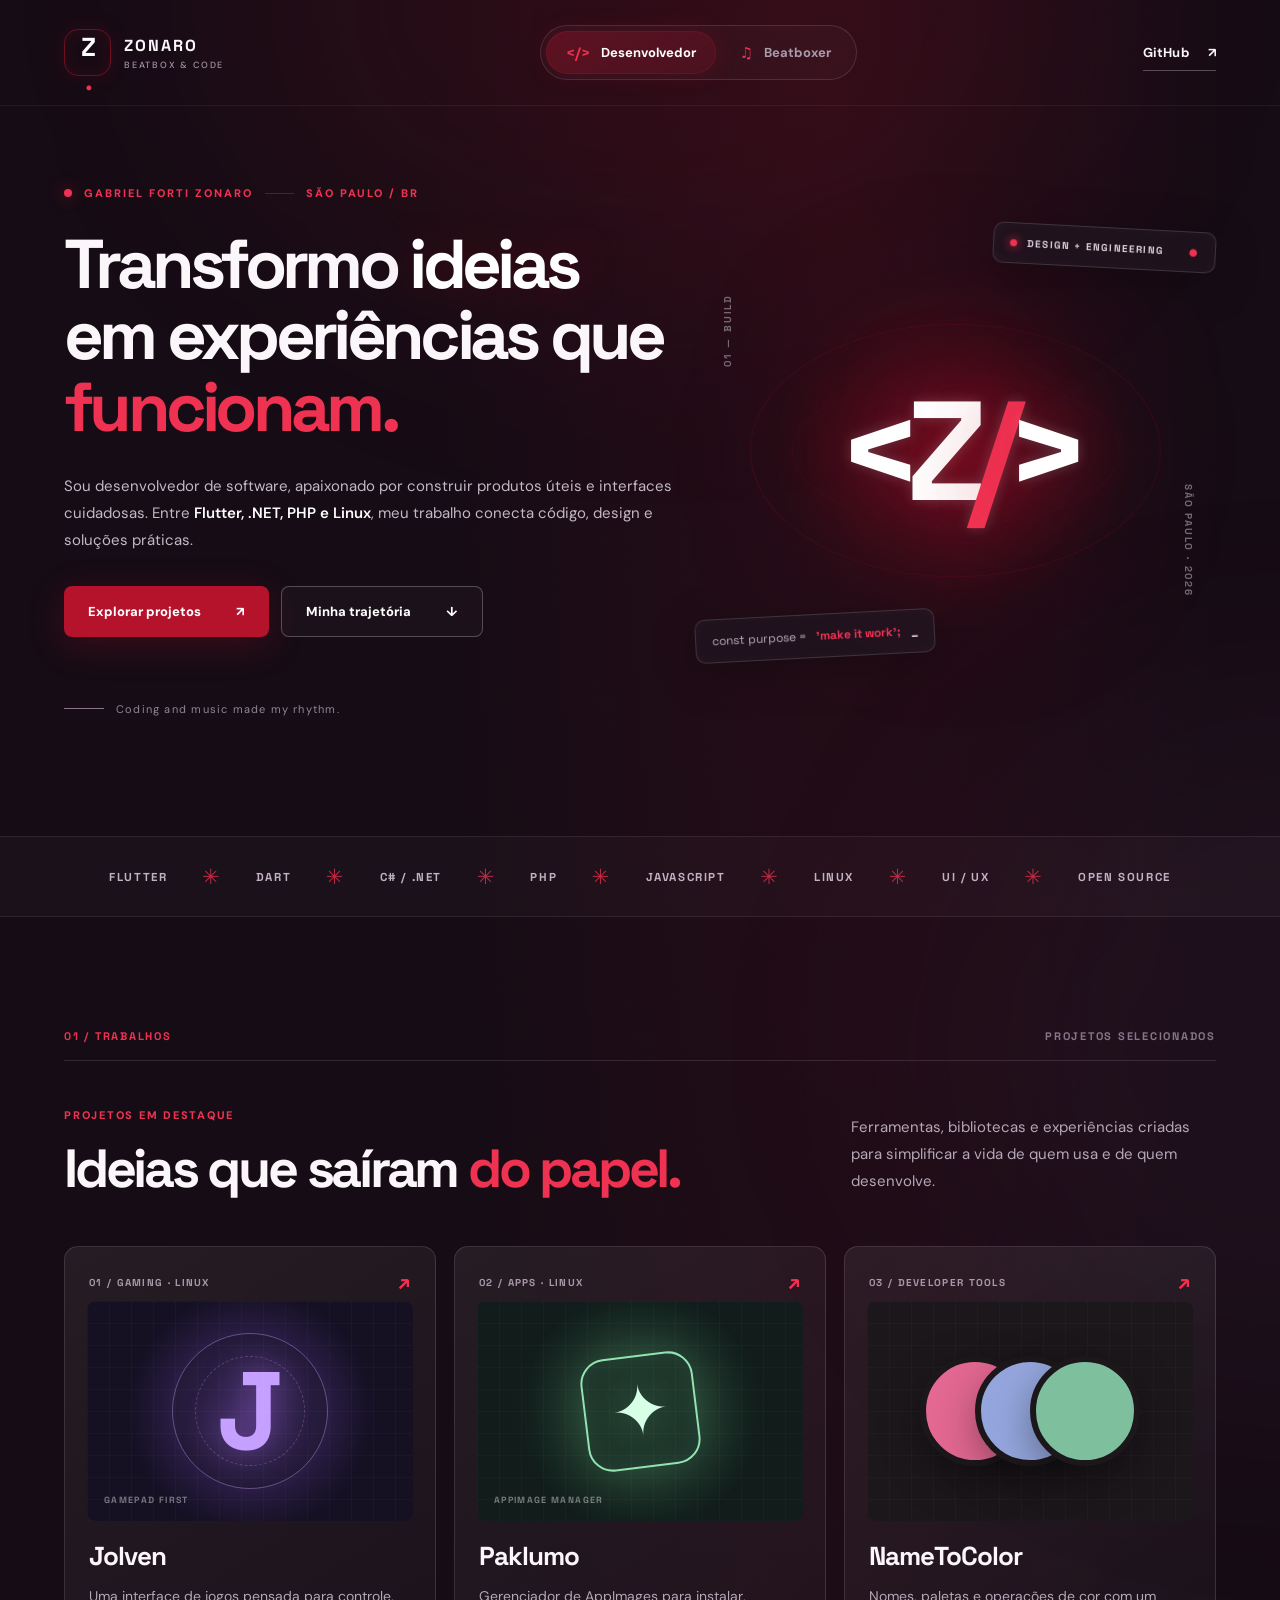
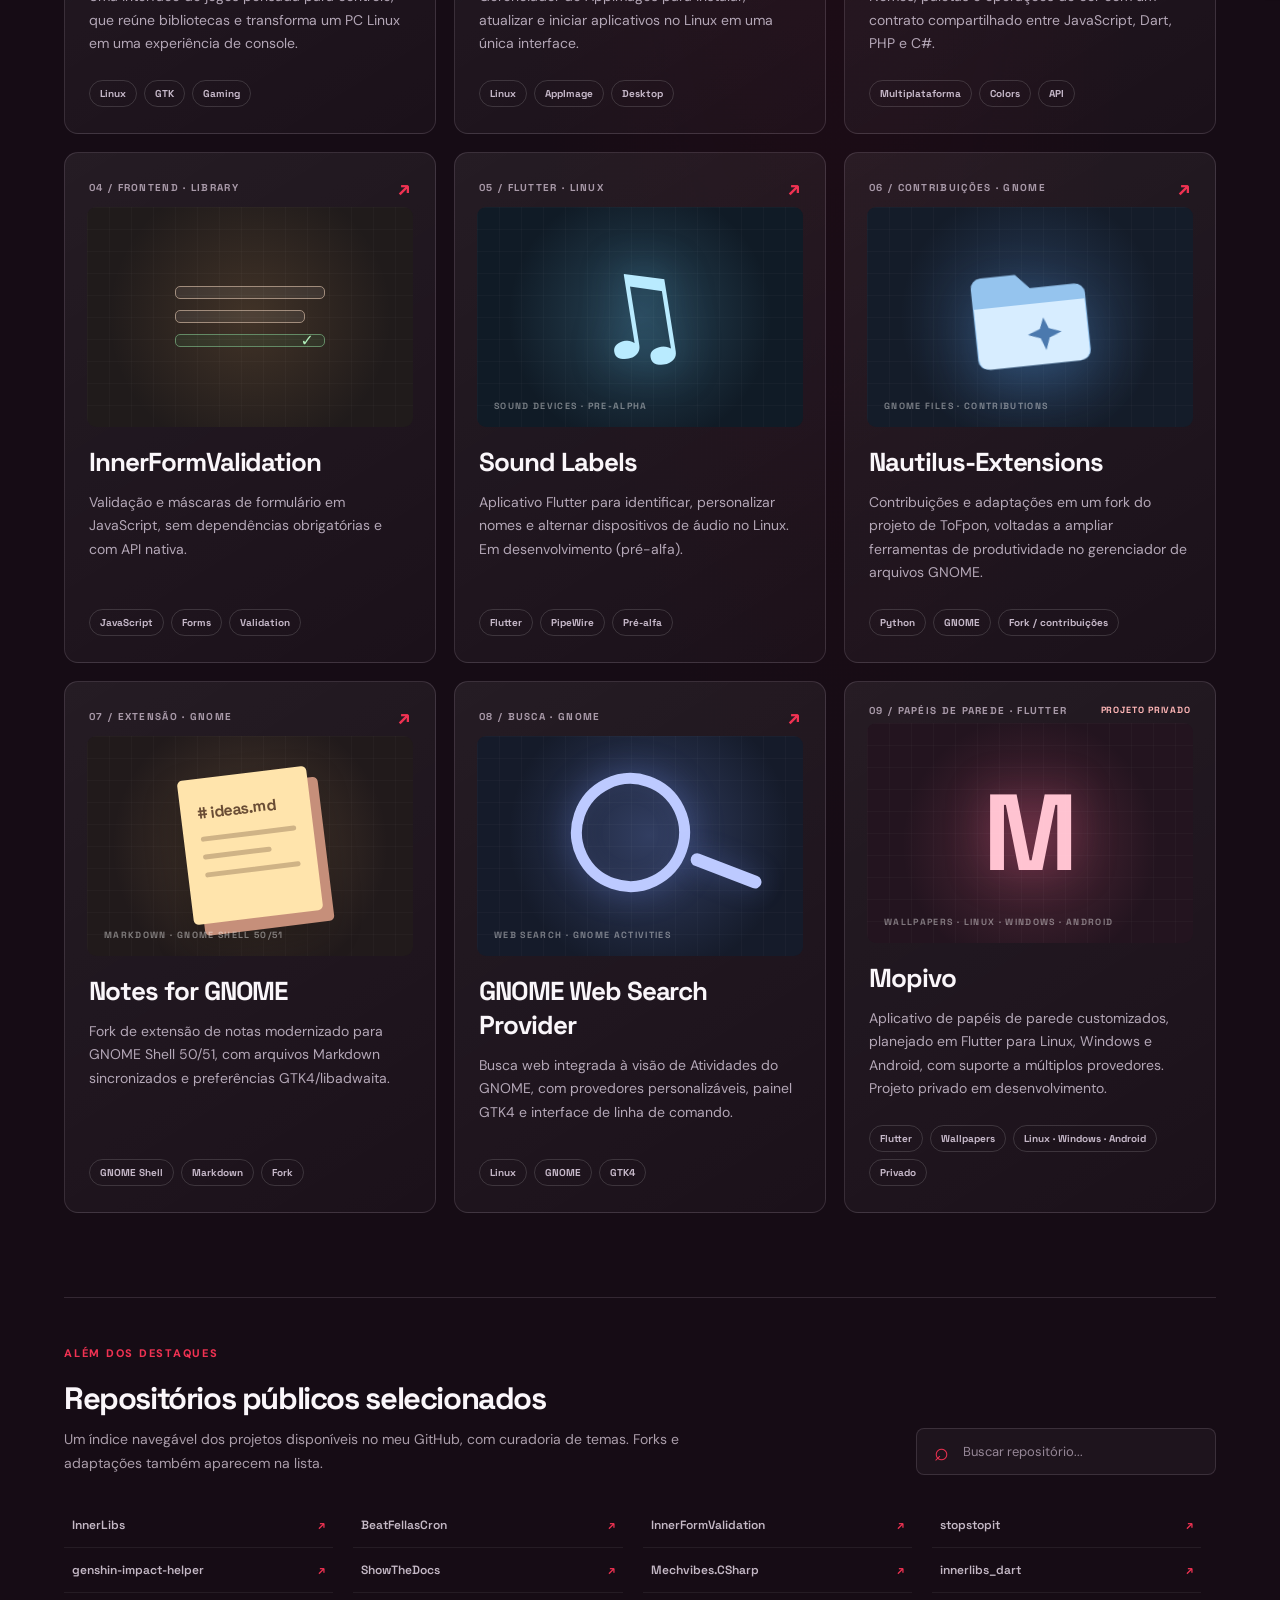
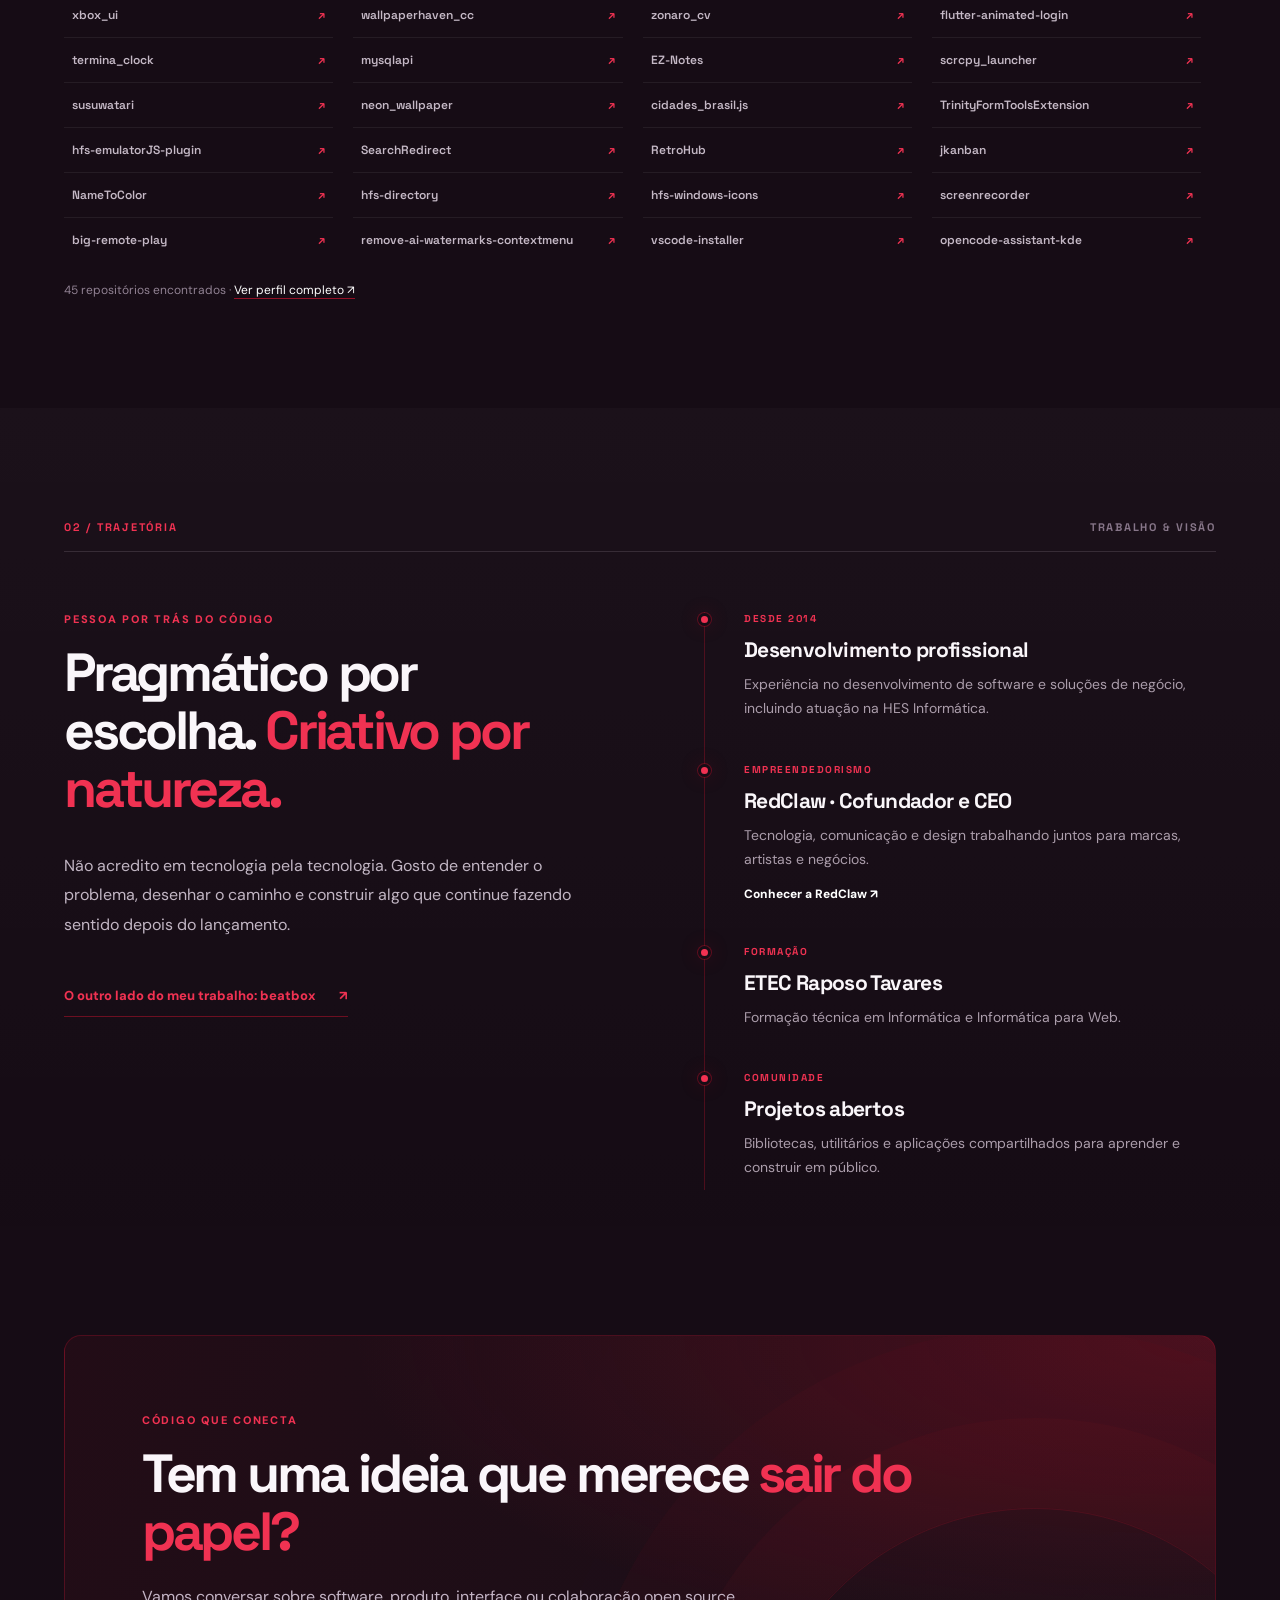
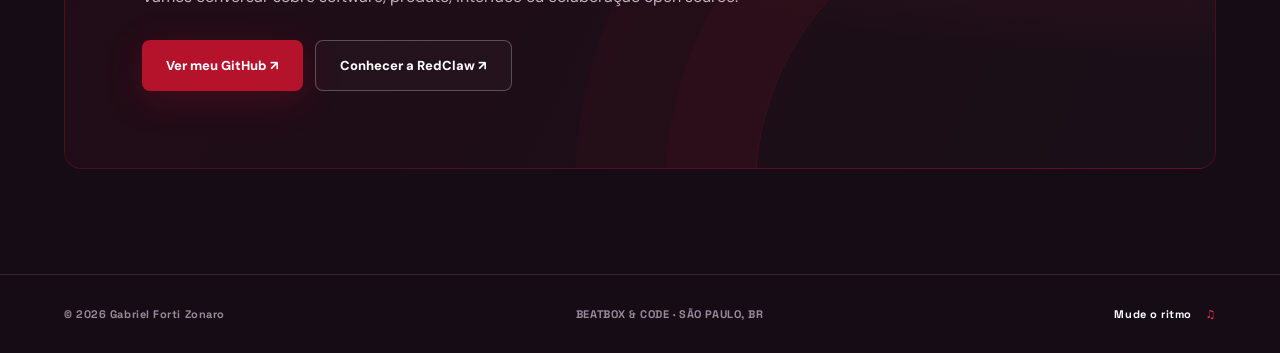
==== index.html @ eeef1786 "feat: publish Zonaro portfolio and beatbox site" ====
<!doctype html>
<html lang="pt-BR" data-persona="dev">
<head>
  <meta charset="utf-8">
  <meta name="viewport" content="width=device-width,initial-scale=1">
  <meta name="color-scheme" content="dark">
  <meta name="theme-color" content="#160c15">
  <meta name="description" content="Gabriel Forti Zonaro: desenvolvedor de software desde 2014, criador de projetos open source em Flutter, Dart, C#, .NET, PHP e Linux. CEO e cofundador da RedClaw.">
  <meta name="author" content="Gabriel Forti Zonaro">
  <meta name="robots" content="index,follow,max-image-preview:large">
  <meta property="og:type" content="profile">
  <meta property="og:locale" content="pt_BR">
  <meta property="og:site_name" content="Zonaro · Beatbox & Code">
  <meta property="og:title" content="Gabriel Forti Zonaro — Desenvolvedor & Criador">
  <meta property="og:description" content="Código, design e música no mesmo ritmo. Conheça os projetos de software de Zonaro e sua atuação na RedClaw.">
  <meta property="og:url" content="https://zonaro.github.io/">
  <meta property="og:image" content="https://avatars.githubusercontent.com/u/8564191?v=4">
  <meta name="twitter:card" content="summary">
  <link rel="canonical" href="https://zonaro.github.io/">
  <link rel="alternate" type="application/json" href="/profile.json" title="Perfil estruturado">
  <link rel="icon" type="image/svg+xml" href="/assets/favicon.svg">
  <link rel="preconnect" href="https://fonts.googleapis.com">
  <link rel="preconnect" href="https://fonts.gstatic.com" crossorigin>
  <link href="https://fonts.googleapis.com/css2?family=DM+Sans:wght@400;500;600;700;800&family=Space+Grotesk:wght@400;500;600;700&display=swap" rel="stylesheet">
  <link rel="stylesheet" href="/assets/styles.css">
  <script defer src="/assets/main.js"></script>
  <script type="application/ld+json">
  {
    "@context":"https://schema.org","@type":"Person","@id":"https://zonaro.github.io/#person",
    "name":"Gabriel Forti Zonaro","alternateName":["Zonaro","Kaizonaro"],
    "url":"https://zonaro.github.io/","image":"https://avatars.githubusercontent.com/u/8564191?v=4",
    "description":"Desenvolvedor de software brasileiro, CEO e cofundador da RedClaw, músico e beatboxer.",
    "homeLocation":{"@type":"Place","name":"São Paulo, SP, Brasil"},
    "jobTitle":["Desenvolvedor de software","CEO e cofundador da RedClaw","Beatboxer"],
    "knowsAbout":["Flutter","Dart","C#",".NET","PHP","JavaScript","Linux","Desenvolvimento web","Beatbox"],
    "worksFor":[{"@type":"Organization","name":"HES Informática"},{"@type":"Organization","name":"RedClaw","url":"https://redclaw.com.br/"}],
    "sameAs":["https://github.com/zonaro","https://redclaw.com.br/","https://instagram.com/kaizonaro","https://www.youtube.com/kaizonaro","https://soundcloud.com/kaizonaro","https://www.tiktok.com/@kaizonarobbx"]
  }
  </script>
  <title>Gabriel Forti Zonaro — Desenvolvedor | Beatbox & Code</title>
</head>
<body>
  <a class="skip-link" href="#conteudo">Pular para o conteúdo</a>
  <div class="ambient ambient-a" aria-hidden="true"></div>
  <div class="ambient ambient-b" aria-hidden="true"></div>
  <header class="site-header">
    <a class="brand" href="/" aria-label="Zonaro, página inicial"><span class="brand-mark">Z<span class="brand-dot">.</span></span><span class="brand-text">ZONARO<span class="brand-sub">BEATBOX & CODE</span></span></a>
    <nav class="persona-nav" aria-label="Escolha uma área do portfólio">
      <a class="persona-link active" href="/" aria-current="page"><span class="nav-icon" aria-hidden="true">&lt;/&gt;</span> Desenvolvedor</a>
      <a class="persona-link" href="/beatbox/"><span class="nav-icon" aria-hidden="true">♫</span> Beatboxer</a>
    </nav>
    <a class="header-cta" href="https://github.com/zonaro" target="_blank" rel="noopener noreferrer">GitHub <span aria-hidden="true">↗</span></a>
  </header>

  <main id="conteudo">
    <section class="hero section-shell">
      <div class="hero-copy">
        <p class="eyebrow"><span class="live-dot"></span> GABRIEL FORTI ZONARO <span class="eyebrow-line"></span> SÃO PAULO / BR</p>
        <h1>Transformo <span class="headline-accent">ideias</span> em experiências que <em>funcionam.</em></h1>
        <p class="hero-description">Sou desenvolvedor de software, apaixonado por construir produtos úteis e interfaces cuidadosas. Entre <strong>Flutter, .NET, PHP e Linux</strong>, meu trabalho conecta código, design e soluções práticas.</p>
        <div class="hero-actions">
          <a class="button button-primary" href="#destaques">Explorar projetos <span aria-hidden="true">↗</span></a>
          <a class="button button-ghost" href="#sobre">Minha trajetória <span aria-hidden="true">↓</span></a>
        </div>
        <div class="hero-caption"><span class="caption-rule"></span> Coding and music made my rhythm.</div>
      </div>
      <div class="hero-visual" aria-label="Composição gráfica com código e luz vermelha" role="img">
        <div class="halo halo-one"></div><div class="halo halo-two"></div>
        <div class="orbit orbit-one"></div><div class="orbit orbit-two"></div>
        <div class="visual-glyph">&lt;Z<span>/</span>&gt;</div>
        <div class="visual-panel top-panel"><span class="panel-dot"></span> DESIGN + ENGINEERING <span class="panel-check">●</span></div>
        <div class="visual-panel bottom-panel"><span>const purpose =</span><strong> 'make it work';</strong><span class="cursor">_</span></div>
        <span class="visual-coord coord-left">01 — BUILD</span><span class="visual-coord coord-right">SÃO PAULO · 2026</span>
      </div>
    </section>

    <section class="ticker" aria-label="Especialidades"><div class="ticker-track"><span>FLUTTER</span><i>✳</i><span>DART</span><i>✳</i><span>C# / .NET</span><i>✳</i><span>PHP</span><i>✳</i><span>JAVASCRIPT</span><i>✳</i><span>LINUX</span><i>✳</i><span>UI / UX</span><i>✳</i><span>OPEN SOURCE</span></div></section>

    <section id="destaques" class="section-shell showcase">
      <div class="section-topline"><span class="section-number">01 / TRABALHOS</span><span class="section-side">PROJETOS SELECIONADOS</span></div>
      <div class="section-heading-row"><div><p class="section-kicker">PROJETOS EM DESTAQUE</p><h2>Ideias que saíram <em>do papel.</em></h2></div><p>Ferramentas, bibliotecas e experiências criadas para simplificar a vida de quem usa e de quem desenvolve.</p></div>
      <div class="project-grid">
        <a class="project-card" data-curation="secondary" href="https://github.com/zonaro/jolven" target="_blank" rel="noopener noreferrer">
          <div class="card-meta"><span>01 / GAMING · LINUX</span><span class="card-arrow">↗</span></div>
          <div class="card-art card-art-jolven" aria-hidden="true"><span class="art-ring"></span><span class="art-symbol">J</span><span class="art-small">GAMEPAD FIRST</span></div>
          <div class="card-content"><h3>Jolven</h3><p>Uma interface de jogos pensada para controle, que reúne bibliotecas e transforma um PC Linux em uma experiência de console.</p><div class="chips"><span>Linux</span><span>GTK</span><span>Gaming</span></div></div>
        </a>
        <a class="project-card" data-curation="secondary" href="https://github.com/zonaro/Paklumo" target="_blank" rel="noopener noreferrer">
          <div class="card-meta"><span>02 / APPS · LINUX</span><span class="card-arrow">↗</span></div>
          <div class="card-art card-art-paklumo" aria-hidden="true"><span class="app-box">✦</span><span class="art-small">APPIMAGE MANAGER</span></div>
          <div class="card-content"><h3>Paklumo</h3><p>Gerenciador de AppImages para instalar, atualizar e iniciar aplicativos no Linux em uma única interface.</p><div class="chips"><span>Linux</span><span>AppImage</span><span>Desktop</span></div></div>
        </a>
        <a class="project-card" data-curation="secondary" href="https://github.com/zonaro/NameToColor" target="_blank" rel="noopener noreferrer">
          <div class="card-meta"><span>03 / DEVELOPER TOOLS</span><span class="card-arrow">↗</span></div>
          <div class="card-art card-art-colors" aria-hidden="true"><span class="color-disc color-one"></span><span class="color-disc color-two"></span><span class="color-disc color-three"></span></div>
          <div class="card-content"><h3>NameToColor</h3><p>Nomes, paletas e operações de cor com um contrato compartilhado entre JavaScript, Dart, PHP e C#.</p><div class="chips"><span>Multiplataforma</span><span>Colors</span><span>API</span></div></div>
        </a>
        <a class="project-card" data-curation="secondary" href="https://github.com/zonaro/InnerFormValidation" target="_blank" rel="noopener noreferrer">
          <div class="card-meta"><span>04 / FRONTEND · LIBRARY</span><span class="card-arrow">↗</span></div>
          <div class="card-art card-art-form" aria-hidden="true"><div class="form-line"></div><div class="form-line form-line-short"></div><div class="form-line form-line-check">✓</div></div>
          <div class="card-content"><h3>InnerFormValidation</h3><p>Validação e máscaras de formulário em JavaScript, sem dependências obrigatórias e com API nativa.</p><div class="chips"><span>JavaScript</span><span>Forms</span><span>Validation</span></div></div>
        </a>
        <a class="project-card" data-curation="secondary" href="https://github.com/zonaro/sound-labels" target="_blank" rel="noopener noreferrer">
          <div class="card-meta"><span>05 / FLUTTER · LINUX</span><span class="card-arrow">↗</span></div>
          <div class="card-art card-art-audio" aria-hidden="true"><span class="audio-wave">♫</span><span class="art-small">SOUND DEVICES · PRE-ALPHA</span></div>
          <div class="card-content"><h3>Sound Labels</h3><p>Aplicativo Flutter para identificar, personalizar nomes e alternar dispositivos de áudio no Linux. Em desenvolvimento (pré-alfa).</p><div class="chips"><span>Flutter</span><span>PipeWire</span><span>Pré-alfa</span></div></div>
        </a>
        <a class="project-card" data-curation="secondary" href="https://github.com/zonaro/Nautilus-Extensions" target="_blank" rel="noopener noreferrer">
          <div class="card-meta"><span>06 / CONTRIBUIÇÕES · GNOME</span><span class="card-arrow">↗</span></div>
          <div class="card-art card-art-nautilus" aria-hidden="true"><svg class="nautilus-folder" viewBox="0 0 128 128"><path d="M14 35a9 9 0 0 1 9-9h31l12 13h39a9 9 0 0 1 9 9v50a9 9 0 0 1-9 9H23a9 9 0 0 1-9-9Z" fill="#95c4ee"/><path d="M15 53h98v45a9 9 0 0 1-9 9H24a9 9 0 0 1-9-9Z" fill="#d7edff"/><path d="m75 66 4 10 11 4-11 4-4 11-4-11-11-4 11-4Z" fill="#4b79ae"/></svg><span class="art-small">GNOME FILES · CONTRIBUTIONS</span></div>
          <div class="card-content"><h3>Nautilus-Extensions</h3><p>Contribuições e adaptações em um fork do projeto de ToFpon, voltadas a ampliar ferramentas de produtividade no gerenciador de arquivos GNOME.</p><div class="chips"><span>Python</span><span>GNOME</span><span>Fork / contribuições</span></div></div>
        </a>
        <a class="project-card" data-curation="secondary" href="https://github.com/zonaro/notes-extension-gnome" target="_blank" rel="noopener noreferrer">
          <div class="card-meta"><span>07 / EXTENSÃO · GNOME</span><span class="card-arrow">↗</span></div>
          <div class="card-art card-art-notes" aria-hidden="true"><div class="note-sheet"><span># ideas.md</span><i></i><i></i><i></i></div><span class="art-small">MARKDOWN · GNOME SHELL 50/51</span></div>
          <div class="card-content"><h3>Notes for GNOME</h3><p>Fork de extensão de notas modernizado para GNOME Shell 50/51, com arquivos Markdown sincronizados e preferências GTK4/libadwaita.</p><div class="chips"><span>GNOME Shell</span><span>Markdown</span><span>Fork</span></div></div>
        </a>
        <a class="project-card" data-curation="secondary" href="https://github.com/zonaro/gnome-web-search-provider" target="_blank" rel="noopener noreferrer">
          <div class="card-meta"><span>08 / BUSCA · GNOME</span><span class="card-arrow">↗</span></div>
          <div class="card-art card-art-search" aria-hidden="true"><span class="search-lens"></span><span class="art-small">WEB SEARCH · GNOME ACTIVITIES</span></div>
          <div class="card-content"><h3>GNOME Web Search Provider</h3><p>Busca web integrada à visão de Atividades do GNOME, com provedores personalizáveis, painel GTK4 e interface de linha de comando.</p><div class="chips"><span>Linux</span><span>GNOME</span><span>GTK4</span></div></div>
        </a>
        <article class="project-card project-card-private" data-curation="secondary">
          <div class="card-meta"><span>09 / PAPÉIS DE PAREDE · FLUTTER</span><span class="private-label">PROJETO PRIVADO</span></div>
          <div class="card-art card-art-mopivo" aria-hidden="true"><span class="mopivo-letter">M</span><span class="art-small">WALLPAPERS · LINUX · WINDOWS · ANDROID</span></div>
          <div class="card-content"><h3>Mopivo</h3><p>Aplicativo de papéis de parede customizados, planejado em Flutter para Linux, Windows e Android, com suporte a múltiplos provedores. Projeto privado em desenvolvimento.</p><div class="chips"><span>Flutter</span><span>Wallpapers</span><span>Linux · Windows · Android</span><span>Privado</span></div></div>
        </article>
      </div>
      <div class="catalog">
        <div class="catalog-heading"><div><p class="section-kicker">ALÉM DOS DESTAQUES</p><h3>Repositórios públicos selecionados</h3><p>Um índice navegável dos projetos disponíveis no meu GitHub, com curadoria de temas. Forks e adaptações também aparecem na lista.</p></div><label class="search-wrap"><span class="sr-only">Buscar repositório</span><span aria-hidden="true">⌕</span><input id="repo-search" type="search" placeholder="Buscar repositório..." autocomplete="off"></label></div>
        <ul class="repo-list" id="repo-list">
          <li><a href="https://github.com/zonaro/InnerLibs">InnerLibs <span>↗</span></a></li>
          <li><a href="https://github.com/zonaro/BeatFellasCron">BeatFellasCron <span>↗</span></a></li>
          <li><a href="https://github.com/zonaro/InnerFormValidation">InnerFormValidation <span>↗</span></a></li>
          <li><a href="https://github.com/zonaro/stopstopit">stopstopit <span>↗</span></a></li>
          <li><a href="https://github.com/zonaro/genshin-impact-helper">genshin-impact-helper <span>↗</span></a></li>
          <li><a href="https://github.com/zonaro/ShowTheDocs">ShowTheDocs <span>↗</span></a></li>
          <li><a href="https://github.com/zonaro/Mechvibes.CSharp">Mechvibes.CSharp <span>↗</span></a></li>
          <li><a href="https://github.com/zonaro/innerlibs_dart">innerlibs_dart <span>↗</span></a></li>
          <li><a href="https://github.com/zonaro/xbox_ui">xbox_ui <span>↗</span></a></li>
          <li><a href="https://github.com/zonaro/wallpaperhaven_cc">wallpaperhaven_cc <span>↗</span></a></li>
          <li><a href="https://github.com/zonaro/zonaro_cv">zonaro_cv <span>↗</span></a></li>
          <li><a href="https://github.com/zonaro/flutter-animated-login">flutter-animated-login <span>↗</span></a></li>
          <li><a href="https://github.com/zonaro/termina_clock">termina_clock <span>↗</span></a></li>
          <li><a href="https://github.com/zonaro/mysqlapi">mysqlapi <span>↗</span></a></li>
          <li><a href="https://github.com/zonaro/EZ-Notes">EZ-Notes <span>↗</span></a></li>
          <li><a href="https://github.com/zonaro/scrcpy_launcher">scrcpy_launcher <span>↗</span></a></li>
          <li><a href="https://github.com/zonaro/susuwatari">susuwatari <span>↗</span></a></li>
          <li><a href="https://github.com/zonaro/neon_wallpaper">neon_wallpaper <span>↗</span></a></li>
          <li><a href="https://github.com/zonaro/cidades_brasil.js">cidades_brasil.js <span>↗</span></a></li>
          <li><a href="https://github.com/zonaro/TrinityFormToolsExtension">TrinityFormToolsExtension <span>↗</span></a></li>
          <li><a href="https://github.com/zonaro/hfs-emulatorJS-plugin">hfs-emulatorJS-plugin <span>↗</span></a></li>
          <li><a href="https://github.com/zonaro/SearchRedirect">SearchRedirect <span>↗</span></a></li>
          <li><a href="https://github.com/zonaro/RetroHub">RetroHub <span>↗</span></a></li>
          <li><a href="https://github.com/zonaro/jkanban">jkanban <span>↗</span></a></li>
          <li><a href="https://github.com/zonaro/NameToColor">NameToColor <span>↗</span></a></li>
          <li><a href="https://github.com/zonaro/hfs-directory">hfs-directory <span>↗</span></a></li>
          <li><a href="https://github.com/zonaro/hfs-windows-icons">hfs-windows-icons <span>↗</span></a></li>
          <li><a href="https://github.com/zonaro/screenrecorder">screenrecorder <span>↗</span></a></li>
          <li><a href="https://github.com/zonaro/big-remote-play">big-remote-play <span>↗</span></a></li>
          <li><a href="https://github.com/zonaro/remove-ai-watermarks-contextmenu">remove-ai-watermarks-contextmenu <span>↗</span></a></li>
          <li><a href="https://github.com/zonaro/vscode-installer">vscode-installer <span>↗</span></a></li>
          <li><a href="https://github.com/zonaro/opencode-assistant-kde">opencode-assistant-kde <span>↗</span></a></li>
          <li><a href="https://github.com/zonaro/TwinTailLauncher-br-lang">TwinTailLauncher-br-lang <span>↗</span></a></li>
          <li><a href="https://github.com/zonaro/scrcpy-installer">scrcpy-installer <span>↗</span></a></li>
          <li><a href="https://github.com/zonaro/SwtFrontend">SwtFrontend <span>↗</span></a></li>
          <li><a href="https://github.com/zonaro/gnome-web-search-provider">gnome-web-search-provider <span>↗</span></a></li>
          <li><a href="https://github.com/zonaro/Nautilus-Extensions">Nautilus-Extensions <span>↗</span></a></li>
          <li><a href="https://github.com/zonaro/jolven">jolven <span>↗</span></a></li>
          <li><a href="https://github.com/zonaro/linuxtoys">linuxtoys <span>↗</span></a></li>
          <li><a href="https://github.com/zonaro/sound-labels">sound-labels <span>↗</span></a></li>
          <li><a href="https://github.com/zonaro/Paklumo">Paklumo <span>↗</span></a></li>
          <li><a href="https://github.com/zonaro/notes-extension-gnome">notes-extension-gnome <span>↗</span></a></li>
          <li><a href="https://github.com/zonaro/DekUI-Fork">DekUI-Fork <span>↗</span></a></li>
          <li><a href="https://github.com/zonaro/opencode-claudinio">opencode-claudinio <span>↗</span></a></li>
          <li><a href="https://github.com/zonaro/opencode-codex-wait">opencode-codex-wait <span>↗</span></a></li>
        </ul>
        <p class="catalog-count" aria-live="polite"><span id="repo-count">45</span> repositórios encontrados · <a href="https://github.com/zonaro?tab=repositories" target="_blank" rel="noopener noreferrer">Ver perfil completo ↗</a></p>
      </div>
    </section>

    <section id="sobre" class="section-shell about-section">
      <div class="section-topline"><span class="section-number">02 / TRAJETÓRIA</span><span class="section-side">TRABALHO & VISÃO</span></div>
      <div class="about-layout">
        <div><p class="section-kicker">PESSOA POR TRÁS DO CÓDIGO</p><h2>Pragmático por escolha. <em>Criativo por natureza.</em></h2><p class="about-lead">Não acredito em tecnologia pela tecnologia. Gosto de entender o problema, desenhar o caminho e construir algo que continue fazendo sentido depois do lançamento.</p><a class="text-link" href="/beatbox/">O outro lado do meu trabalho: beatbox <span aria-hidden="true">↗</span></a></div>
        <div class="timeline">
          <article><span class="timeline-marker"></span><p class="timeline-date">DESDE 2014</p><h3>Desenvolvimento profissional</h3><p>Experiência no desenvolvimento de software e soluções de negócio, incluindo atuação na HES Informática.</p></article>
          <article><span class="timeline-marker"></span><p class="timeline-date">EMPREENDEDORISMO</p><h3>RedClaw · Cofundador e CEO</h3><p>Tecnologia, comunicação e design trabalhando juntos para marcas, artistas e negócios.</p><a href="https://redclaw.com.br/" target="_blank" rel="noopener noreferrer">Conhecer a RedClaw ↗</a></article>
          <article><span class="timeline-marker"></span><p class="timeline-date">FORMAÇÃO</p><h3>ETEC Raposo Tavares</h3><p>Formação técnica em Informática e Informática para Web.</p></article>
          <article><span class="timeline-marker"></span><p class="timeline-date">COMUNIDADE</p><h3>Projetos abertos</h3><p>Bibliotecas, utilitários e aplicações compartilhados para aprender e construir em público.</p></article>
        </div>
      </div>
    </section>

    <section class="section-shell closing-section"><div class="closing-panel"><p class="section-kicker">CÓDIGO QUE CONECTA</p><h2>Tem uma ideia que merece <em>sair do papel?</em></h2><p>Vamos conversar sobre software, produto, interface ou colaboração open source.</p><div class="hero-actions"><a class="button button-primary" href="https://github.com/zonaro" target="_blank" rel="noopener noreferrer">Ver meu GitHub ↗</a><a class="button button-ghost" href="https://redclaw.com.br/" target="_blank" rel="noopener noreferrer">Conhecer a RedClaw ↗</a></div></div></section>
  </main>
  <footer class="site-footer"><span>© <span data-year>2026</span> Gabriel Forti Zonaro</span><span>BEATBOX & CODE · SÃO PAULO, BR</span><a href="/beatbox/">Mude o ritmo <span aria-hidden="true">♫</span></a></footer>
</body>
</html>
---- assets/styles.css ----
:root {
  --bg:#160c15; --bg-2:#21101d; --surface:#241622; --surface-2:#2c1b2a;
  --ink:#faf6fa; --muted:#bcb0bd; --line:rgba(255,233,250,.13);
  --accent:#b5122b; --accent-bright:#f03252; --accent-rgb:181,18,43;
  --font-body:"DM Sans",Inter,ui-sans-serif,system-ui,sans-serif;
  --font-display:"Space Grotesk",var(--font-body);
  font-family:var(--font-body);color:var(--ink);background:var(--bg);
  scroll-behavior:smooth;
}
html[data-persona="music"] {
  --bg:#180e1b; --bg-2:#211328; --surface:#261a2b; --surface-2:#342038;
  --accent:#b47abd; --accent-bright:#e7a9eb; --accent-rgb:180,122,189;
}
*,*::before,*::after{box-sizing:border-box}
body{margin:0;min-width:320px;overflow-x:hidden;background:radial-gradient(ellipse at 65% 1%,rgba(var(--accent-rgb),.1),transparent 34%),var(--bg)}
a{color:inherit;text-decoration:none}
button,input{font:inherit}
button,a,input{ -webkit-tap-highlight-color:transparent}
button:focus-visible,a:focus-visible,input:focus-visible{outline:2px solid var(--accent-bright);outline-offset:5px}
::selection{background:var(--accent);color:#fff}
.sr-only{position:absolute;width:1px;height:1px;overflow:hidden;clip:rect(0,0,0,0);white-space:nowrap}
.skip-link{position:fixed;z-index:1000;top:-70px;left:12px;background:#fff;color:#111;padding:12px 18px;border-radius:8px}
.skip-link:focus{top:12px}
.ambient{position:absolute;pointer-events:none;border-radius:50%;filter:blur(115px);z-index:0}
.ambient-a{width:min(70vw,850px);height:560px;top:-270px;left:18%;background:rgba(var(--accent-rgb),.11)}
.ambient-b{width:min(60vw,700px);height:700px;top:700px;right:-28%;background:rgba(111,55,97,.09)}
.site-header{position:relative;z-index:20;display:flex;align-items:center;justify-content:space-between;gap:22px;max-width:1580px;margin:0 auto;padding:25px clamp(22px,5vw,80px);border-bottom:1px solid rgba(255,255,255,.06)}
.brand{display:flex;align-items:center;gap:13px;min-width:190px}
.brand-mark{display:grid;place-items:center;width:47px;height:47px;border:1px solid rgba(var(--accent-rgb),.56);border-radius:14px;box-shadow:inset 0 0 20px rgba(var(--accent-rgb),.13),0 0 22px rgba(var(--accent-rgb),.12);color:#fff;font-family:var(--font-display);font-weight:700;font-size:26px;letter-spacing:-.08em}
.brand-dot{color:var(--accent-bright)}
.brand-text{display:flex;flex-direction:column;font-family:var(--font-display);font-size:16px;font-weight:700;letter-spacing:.12em}
.brand-sub{margin-top:3px;font:500 9px var(--font-body);letter-spacing:.2em;color:#a495a8}
.persona-nav{display:flex;align-items:center;gap:4px;padding:5px;border:1px solid var(--line);border-radius:999px;background:rgba(255,255,255,.025)}
.persona-link{display:flex;align-items:center;justify-content:center;gap:11px;padding:12px 20px;border-radius:999px;color:#a99ba9;font-size:13px;font-weight:700;transition:color .35s,background .35s,box-shadow .35s}
.persona-link:hover{color:#fff}
.persona-link.active{background:linear-gradient(140deg,rgba(var(--accent-rgb),.35),rgba(var(--accent-rgb),.16));color:#fff;box-shadow:inset 0 0 0 1px rgba(var(--accent-rgb),.28),0 0 24px rgba(var(--accent-rgb),.16)}
.nav-icon{font:700 15px var(--font-display);color:var(--accent-bright)}
.header-cta{font-size:13px;font-weight:700;letter-spacing:.01em;border-bottom:1px solid rgba(255,255,255,.28);padding:9px 0;transition:color .3s,border-color .3s}
.header-cta:hover{color:var(--accent-bright);border-color:var(--accent)}
.header-cta span{margin-left:15px}
.section-shell{position:relative;max-width:1580px;margin:0 auto;padding-left:clamp(22px,5vw,80px);padding-right:clamp(22px,5vw,80px)}
.hero{min-height:730px;display:grid;grid-template-columns:minmax(0,1.08fr) minmax(0,.92fr);align-items:center;gap:20px;padding-top:60px;padding-bottom:100px}
.hero-copy{position:relative;z-index:2;max-width:830px}
.eyebrow{display:flex;align-items:center;gap:12px;color:var(--accent-bright);font-size:11px;font-weight:800;letter-spacing:.18em}
.live-dot{width:8px;height:8px;flex:0 0 auto;border-radius:50%;background:var(--accent-bright);box-shadow:0 0 15px rgba(var(--accent-rgb),.8)}
.eyebrow-line{display:inline-block;height:1px;width:29px;background:rgba(var(--accent-rgb),.6)}
h1,h2,h3,p{margin-top:0}
h1,h2,h3{font-family:var(--font-display)}
h1{font-size:clamp(56px,5.4vw,94px);line-height:1.03;letter-spacing:-.068em;max-width:900px;margin:29px 0 30px;font-weight:700}
h1 em,h2 em{font-style:normal;color:var(--accent-bright)}
.headline-accent{color:#fff;text-shadow:0 0 45px rgba(var(--accent-rgb),.24)}
.hero-description{max-width:615px;color:#c4b8c5;line-height:1.82;font-size:clamp(15px,1.1vw,18px)}
.hero-description strong{color:#fff;font-weight:600}
.hero-actions{display:flex;gap:12px;flex-wrap:wrap;margin-top:31px}
.button{min-height:51px;display:inline-flex;align-items:center;justify-content:center;gap:35px;padding:14px 24px;border-radius:8px;font-weight:800;font-size:13px;transition:transform .3s,background .3s,box-shadow .3s,border-color .3s}
.button:hover{transform:translateY(-3px)}
.button-primary{color:#fff;background:var(--accent);box-shadow:0 8px 36px rgba(var(--accent-rgb),.24)}
.button-primary:hover{background:var(--accent-bright);box-shadow:0 10px 48px rgba(var(--accent-rgb),.4)}
html[data-persona="music"] .button-primary{color:#1d101e}
.button-ghost{border:1px solid rgba(255,255,255,.25);background:rgba(255,255,255,.025);color:#fff}
.button-ghost:hover{border-color:rgba(var(--accent-rgb),.76);background:rgba(var(--accent-rgb),.11)}
.hero-caption{display:flex;align-items:center;gap:12px;margin-top:65px;font-size:11px;letter-spacing:.11em;color:#938593}
.caption-rule{width:40px;height:1px;background:#8e738c}
.hero-visual{min-height:560px;position:relative;isolation:isolate;display:flex;align-items:center;justify-content:center;overflow:visible}
.hero-visual::before{content:"";position:absolute;inset:0;z-index:-3;background-image:radial-gradient(rgba(255,255,255,.2) .8px,transparent .8px);background-size:23px 23px;opacity:.18;mask-image:radial-gradient(ellipse at center,#000 20%,transparent 70%)}
.halo{position:absolute;border-radius:50%;pointer-events:none}
.halo-one{width:72%;aspect-ratio:1;background:radial-gradient(circle,rgba(var(--accent-rgb),.4) 0%,rgba(var(--accent-rgb),.16) 27%,transparent 66%);filter:blur(18px);animation:glow-pulse 8s ease-in-out infinite alternate}
.halo-two{width:50%;aspect-ratio:1;background:rgba(var(--accent-rgb),.16);filter:blur(80px)}
.orbit{position:absolute;border:1px solid rgba(var(--accent-rgb),.2);border-radius:50%;aspect-ratio:1}
.orbit-one{width:79%;transform:rotateX(52deg) rotate(-25deg)}
.orbit-two{width:63%;transform:rotateX(63deg) rotate(48deg);border-style:dashed}
.visual-glyph{position:relative;font:700 clamp(88px,11vw,180px) var(--font-display);letter-spacing:-.13em;color:#fff;text-shadow:0 0 14px rgba(255,255,255,.18),0 0 80px rgba(var(--accent-rgb),.6);animation:float 7s ease-in-out infinite;white-space:nowrap}
.visual-glyph span{color:var(--accent-bright)}
.visual-panel{position:absolute;z-index:5;display:flex;align-items:center;gap:10px;background:rgba(32,20,31,.8);border:1px solid rgba(255,255,255,.14);box-shadow:0 10px 45px rgba(0,0,0,.25),inset 0 0 16px rgba(255,255,255,.025);backdrop-filter:blur(16px);border-radius:10px;padding:13px 16px;font:700 10px var(--font-display);letter-spacing:.12em;color:#ddd0db}
.top-panel{top:10%;right:0;transform:rotate(3deg)}
.panel-dot{width:7px;height:7px;border-radius:50%;background:var(--accent-bright);box-shadow:0 0 10px var(--accent-bright)}
.panel-check{color:var(--accent-bright);margin-left:15px}
.bottom-panel{bottom:13%;left:0;transform:rotate(-3deg);font-size:12px;letter-spacing:0}
.bottom-panel>span:first-child{color:#beabbc;font-weight:400}
.bottom-panel strong{color:var(--accent-bright)}
.cursor{color:#fff;animation:blink 1s steps(2,start) infinite}
.visual-coord{position:absolute;font:700 10px var(--font-display);letter-spacing:.18em;color:#776875}
.coord-left{left:5%;top:22%;writing-mode:vertical-rl;transform:rotate(180deg)}
.coord-right{right:4%;bottom:24%;writing-mode:vertical-rl}
.ticker{position:relative;z-index:2;overflow:hidden;border-top:1px solid rgba(255,255,255,.08);border-bottom:1px solid rgba(255,255,255,.08);background:rgba(255,255,255,.023)}
.ticker-track{display:flex;justify-content:center;align-items:center;gap:clamp(16px,2.7vw,45px);min-width:max-content;min-height:79px;padding:0 22px;font:700 clamp(10px,.9vw,13px) var(--font-display);letter-spacing:.14em;color:#c1b1c3}
.ticker-track i{font-style:normal;font-size:21px;color:var(--accent-bright);opacity:.75}
.showcase,.about-section,.social-section{padding-top:112px;padding-bottom:110px}
.section-topline{display:flex;justify-content:space-between;gap:30px;padding-bottom:17px;border-bottom:1px solid var(--line);font:700 11px var(--font-display);letter-spacing:.16em}
.section-number{color:var(--accent-bright)}
.section-side{color:#877689}
.section-heading-row{display:flex;align-items:end;justify-content:space-between;gap:55px;margin:47px 0 48px}
.section-kicker{font-size:11px;font-weight:800;letter-spacing:.16em;color:var(--accent-bright);margin-bottom:18px}
h2{font-size:clamp(40px,4.2vw,72px);line-height:1.08;letter-spacing:-.06em;max-width:770px;margin-bottom:0}
.section-heading-row>p{max-width:365px;line-height:1.8;color:#b5a8b7;font-size:15px;margin-bottom:3px}
.project-grid{display:grid;grid-template-columns:repeat(3,minmax(0,1fr));gap:18px}
@media(min-width:801px){.project-grid:has(> :nth-child(4):last-child){grid-template-columns:repeat(2,minmax(0,1fr))}}
.project-card{display:flex;flex-direction:column;min-width:0;background:linear-gradient(148deg,rgba(255,255,255,.065),rgba(255,255,255,.025));border:1px solid var(--line);border-radius:14px;overflow:hidden;transition:transform .45s cubic-bezier(.2,.8,.2,1),border-color .45s,box-shadow .45s}
.project-card:hover{transform:translateY(-8px);border-color:rgba(var(--accent-rgb),.54);box-shadow:0 20px 55px rgba(0,0,0,.2),0 0 32px rgba(var(--accent-rgb),.12)}
.project-card-private:hover{transform:none;border-color:var(--line);box-shadow:none}
.private-label{font-size:9px;color:#ffb7b7;letter-spacing:.1em;white-space:nowrap}
.card-meta{display:flex;align-items:center;justify-content:space-between;gap:20px;padding:22px 24px 0;color:#a99aa9;font:700 10px var(--font-display);letter-spacing:.13em}
.card-arrow{font-size:20px;color:var(--accent-bright);transition:transform .3s}
.project-card:hover .card-arrow{transform:translate(3px,-3px)}
.card-art{position:relative;height:220px;display:flex;align-items:center;justify-content:center;isolation:isolate;margin:6px 22px 10px;overflow:hidden;border-radius:9px;background:radial-gradient(circle at 50% 68%,rgba(var(--accent-rgb),.14),transparent 70%),#1b131e}
.card-art::before{content:"";position:absolute;inset:0;background-image:linear-gradient(rgba(255,255,255,.025) 1px,transparent 1px),linear-gradient(90deg,rgba(255,255,255,.025) 1px,transparent 1px);background-size:22px 22px}
.card-art-jolven{background:radial-gradient(circle at center,rgba(145,96,220,.29),transparent 64%),#151123}
.art-ring{width:156px;height:156px;position:absolute;border:1px solid rgba(204,166,255,.4);border-radius:50%;box-shadow:0 0 50px rgba(130,70,220,.18)}
.art-ring::after{content:"";position:absolute;inset:22px;border:1px dashed rgba(204,166,255,.28);border-radius:50%}
.art-symbol{font:700 110px var(--font-display);color:#c6a0ff;text-shadow:0 0 35px rgba(172,112,244,.6)}
.art-small{position:absolute;bottom:15px;left:17px;color:rgba(255,255,255,.42);font:700 9px var(--font-display);letter-spacing:.15em}
.card-art-paklumo{background:radial-gradient(circle,rgba(102,196,130,.23),transparent 64%),#111c1b}
.app-box{display:grid;place-items:center;width:113px;height:113px;border-radius:25px;border:2px solid #94e3b2;color:#d7ffe7;box-shadow:0 0 55px rgba(127,224,156,.25),inset 0 0 25px rgba(122,220,161,.14);font-size:70px;transform:rotate(-7deg)}
.card-art-inner{background:radial-gradient(circle,rgba(51,146,197,.22),transparent 65%),#101b25}
.art-code{font:700 92px var(--font-display);color:#a4dfff;text-shadow:0 0 40px rgba(67,151,207,.5)}
.card-art-colors{background:#1c171b}
.color-disc{width:110px;height:110px;border-radius:50%;position:absolute;border:6px solid #1c171b;box-shadow:0 15px 40px rgba(0,0,0,.35)}
.color-one{background:#e36892;transform:translateX(-55px)}
.color-two{background:#94a6dd;transform:translateX(0)}
.color-three{background:#7ebf9e;transform:translateX(55px)}
.card-art-form{background:radial-gradient(circle,rgba(237,174,102,.16),transparent 72%),#201b1b;flex-direction:column;gap:11px}
.form-line{height:13px;width:150px;border-radius:5px;border:1px solid #a18c7c;background:rgba(255,255,255,.07)}
.form-line-short{width:130px;margin-right:20px}
.form-line-check{display:flex;align-items:center;justify-content:flex-end;padding-right:10px;color:#b1efbb;background:rgba(70,160,102,.11);border-color:#638a65;font-weight:700}
.card-art-docs{background:radial-gradient(circle,rgba(139,139,231,.15),transparent 60%),#161823}
.card-art-audio{background:radial-gradient(circle,rgba(103,176,212,.27),transparent 67%),#101b26}
.audio-wave{font:700 115px var(--font-display);line-height:1;color:#b9ebff;text-shadow:0 0 42px rgba(85,177,222,.5);transform:rotate(-9deg)}
.card-art-nautilus{background:radial-gradient(circle,rgba(92,148,221,.26),transparent 66%),#141c29}
.nautilus-folder{width:145px;height:145px;filter:drop-shadow(0 17px 26px rgba(83,148,219,.27));transform:rotate(-6deg)}
.card-art-notes{background:radial-gradient(circle,rgba(223,172,110,.22),transparent 70%),#211a1b}
.note-sheet{width:130px;height:145px;padding:24px 17px;border-radius:5px;background:#ffe4ac;color:#6a4d35;box-shadow:10px 12px 0 #c68f7a,0 20px 38px rgba(0,0,0,.3);transform:rotate(-7deg)}
.note-sheet span{font:700 16px var(--font-display);letter-spacing:-.03em}
.note-sheet i{display:block;height:5px;background:rgba(106,77,53,.32);border-radius:3px;margin-top:13px}
.note-sheet i:nth-child(3){width:72%}
.card-art-search{background:radial-gradient(circle at 53% 45%,rgba(120,147,232,.29),transparent 67%),#151b2a}
.card-art-mopivo{background:radial-gradient(circle at 50% 55%,rgba(240,112,142,.22),transparent 63%),#23141f}
.mopivo-letter{font:800 108px var(--font-display);color:#ffc3d1;text-shadow:0 0 44px rgba(235,91,139,.34)}
.search-lens{position:relative;width:119px;height:119px;border:11px solid #bdcaff;border-radius:50%;box-shadow:0 0 35px rgba(114,141,240,.3),inset 0 0 22px rgba(144,164,255,.11);transform:translate(-10px,-13px) rotate(-26deg)}
.search-lens::after{content:"";position:absolute;width:75px;height:13px;left:95%;top:94%;border-radius:10px;background:#bdcaff;transform:rotate(47deg);transform-origin:left center;box-shadow:0 0 27px rgba(114,141,240,.29)}
.document-shape{width:108px;height:140px;background:#b5b9d9;border-radius:7px;box-shadow:20px 18px 0 #5b648d,0 0 50px rgba(142,155,247,.15);padding:37px 17px 0;transform:rotate(-6deg)}
.document-shape i{display:block;height:7px;border-radius:2px;background:#5b6189;margin:10px 0}
.document-shape i:nth-child(2){width:72%}
.card-content{padding:8px 24px 26px;display:flex;flex-direction:column;flex:1}
.card-content h3{font-size:26px;letter-spacing:-.04em;margin-bottom:12px}
.card-content p{color:#b4a7b7;font-size:14px;line-height:1.68;margin-bottom:24px;flex:1}
.chips{display:flex;gap:7px;flex-wrap:wrap}
.chips span,.music-tag{display:inline-block;border:1px solid rgba(255,255,255,.14);border-radius:30px;padding:6px 10px;font:700 10px var(--font-display);color:#c6b8c9}
.catalog{margin-top:84px;border-top:1px solid var(--line);padding-top:48px}
.catalog-heading{display:flex;justify-content:space-between;gap:50px;align-items:end;margin-bottom:28px}
.catalog-heading h3{font-size:31px;letter-spacing:-.045em;margin-bottom:10px}
.catalog-heading p:not(.section-kicker){color:#aa9daa;max-width:650px;font-size:14px;line-height:1.7;margin-bottom:0}
.search-wrap{display:flex;align-items:center;gap:12px;flex:0 0 300px;padding:0 17px;height:47px;border:1px solid var(--line);border-radius:8px;background:rgba(255,255,255,.035);color:var(--accent-bright);font-size:25px}
.search-wrap:focus-within{border-color:rgba(var(--accent-rgb),.6)}
.search-wrap input{border:0;outline:0;width:100%;background:transparent;color:#fff;font-size:13px}
.search-wrap input::placeholder{color:#968797}
.repo-list{list-style:none;display:grid;grid-template-columns:repeat(4,minmax(0,1fr));gap:0 20px;max-height:355px;overflow:auto;padding:0 15px 0 0;margin:0;scrollbar-color:rgba(var(--accent-rgb),.5) transparent;scrollbar-width:thin}
.repo-list li{min-width:0;border-bottom:1px solid rgba(255,255,255,.065)}
.repo-list a{display:flex;align-items:center;justify-content:space-between;gap:5px;min-width:0;padding:14px 8px;color:#c5b9c6;font:600 12px var(--font-display);transition:color .2s}
.repo-list a:hover{color:var(--accent-bright)}
.repo-list a span{color:var(--accent-bright)}
.repo-list li[hidden]{display:none}
.catalog-count{font-size:12px;color:#918293;margin:24px 0 0}
.catalog-count a{color:#fff;text-decoration:underline;text-decoration-color:rgba(var(--accent-rgb),.8);text-underline-offset:4px}
.about-section{background:linear-gradient(180deg,rgba(255,255,255,.025),transparent)}
.about-layout{display:grid;grid-template-columns:1fr 1fr;gap:clamp(50px,10vw,155px);padding-top:60px}
.about-layout h2{margin-bottom:32px}
.about-lead{font-size:clamp(16px,1.2vw,19px);color:#c2b6c4;line-height:1.85;max-width:650px}
.small-lead{font-size:15px;color:#a799a9}
.text-link{display:inline-flex;align-items:center;gap:23px;font-weight:800;font-size:13px;color:var(--accent-bright);padding:12px 0;margin-top:20px;border-bottom:1px solid rgba(var(--accent-rgb),.55);transition:gap .3s}
.text-link:hover{gap:30px}
.timeline{border-left:1px solid rgba(var(--accent-rgb),.34);padding-left:39px}
.timeline article{position:relative;margin:0 0 42px}
.timeline article:last-child{margin-bottom:0}
.timeline-marker{position:absolute;left:-46px;top:1px;width:13px;height:13px;border:3px solid var(--bg);border-radius:50%;background:var(--accent-bright);box-shadow:0 0 0 1px rgba(var(--accent-rgb),.44),0 0 20px rgba(var(--accent-rgb),.22)}
.timeline-date{font:800 10px var(--font-display);letter-spacing:.15em;color:var(--accent-bright);margin-bottom:11px}
.timeline h3{font-size:21px;letter-spacing:-.03em;margin-bottom:10px}
.timeline article p:not(.timeline-date){font-size:14px;line-height:1.7;color:#ab9dab;margin-bottom:10px}
.timeline article a{font-size:12px;font-weight:800;color:#fff}
.timeline article a:hover{color:var(--accent-bright)}
.closing-section{padding-top:35px;padding-bottom:105px}
.closing-panel{position:relative;overflow:hidden;border:1px solid rgba(var(--accent-rgb),.3);background:radial-gradient(ellipse at 100% 0%,rgba(var(--accent-rgb),.32),transparent 53%),linear-gradient(115deg,rgba(var(--accent-rgb),.08),rgba(255,255,255,.015));padding:clamp(35px,6vw,95px);border-radius:17px}
.closing-panel::after{content:"";position:absolute;right:-100px;bottom:-300px;width:560px;height:560px;border:1px solid rgba(var(--accent-rgb),.22);border-radius:50%;box-shadow:0 0 0 90px rgba(var(--accent-rgb),.055),0 0 0 180px rgba(var(--accent-rgb),.035);pointer-events:none}
.closing-panel>*{position:relative;z-index:1}
.closing-panel h2{max-width:850px}
.closing-panel>p:not(.section-kicker){margin:23px 0 0;color:#c4b4c5;line-height:1.6}
.site-footer{position:relative;display:flex;justify-content:space-between;align-items:center;gap:18px;max-width:1580px;padding:32px clamp(22px,5vw,80px);margin:0 auto;border-top:1px solid var(--line);font:700 11px var(--font-display);letter-spacing:.05em;color:#998a9b}
.site-footer a{color:#fff}
.site-footer a:hover{color:var(--accent-bright)}
.site-footer a span{color:var(--accent-bright);margin-left:10px}
/* Music identity */
.artist-hero h1{font-size:clamp(59px,5.8vw,102px)}
.artist-hero .hero-visual .halo-one{width:78%}
.music-disc{position:relative;width:275px;height:275px;border-radius:50%;background:radial-gradient(circle at center,#211729 0 9%,#b883c4 10% 10.5%,#25142b 11% 18%,#704a7d 19% 20%,#24162c 21% 25%,#a171b1 26% 26.5%,#1e1424 27% 100%);box-shadow:inset 0 0 35px rgba(255,255,255,.11),0 0 95px rgba(var(--accent-rgb),.35);animation:spin 34s linear infinite}
.disc-ring{position:absolute;inset:24px;border:1px solid rgba(243,196,249,.3);border-radius:50%}
.disc-core{position:absolute;inset:110px;border-radius:50%;background:#f5c3ff;box-shadow:0 0 30px #f4afff}
.sound-bars{position:absolute;z-index:3;display:flex;align-items:center;justify-content:center;gap:8px;height:190px;left:0;right:0;pointer-events:none}
.sound-bars i{width:5px;border-radius:8px;background:linear-gradient(180deg,#f4c3fd,#9c68b2);box-shadow:0 0 18px rgba(var(--accent-rgb),.55);height:35px;animation:wave 1.2s ease-in-out infinite alternate}
.sound-bars i:nth-child(2n){animation-delay:-.48s;height:90px}.sound-bars i:nth-child(3n){animation-delay:-.82s;height:140px}.sound-bars i:nth-child(5n){animation-delay:-.2s;height:60px}
.artist-visual .bottom-panel{gap:8px}.audio-arrow{color:#cdb5cd!important}
.music-projects{display:grid;grid-template-columns:1.15fr .85fr;gap:19px}
.music-project{min-height:440px;position:relative;display:flex;flex-direction:column;justify-content:space-between;border:1px solid rgba(var(--accent-rgb),.24);border-radius:15px;padding:clamp(26px,3vw,46px);overflow:hidden;background:linear-gradient(135deg,rgba(var(--accent-rgb),.09),rgba(255,255,255,.015));transition:transform .35s,border-color .35s}
.music-project:hover{transform:translateY(-5px);border-color:rgba(var(--accent-rgb),.55)}
.music-project::after{content:"";position:absolute;right:-100px;top:-130px;width:410px;height:410px;border:1px solid rgba(var(--accent-rgb),.25);box-shadow:0 0 0 60px rgba(var(--accent-rgb),.04),0 0 0 120px rgba(var(--accent-rgb),.02);border-radius:50%;pointer-events:none}
.music-project-second{background:linear-gradient(130deg,rgba(112,62,111,.15),rgba(255,255,255,.02))}
.music-project-top{display:flex;justify-content:space-between;align-items:flex-start;gap:20px;font:700 11px var(--font-display);letter-spacing:.15em;color:#bfaac1}
.music-project-symbol{font:700 78px var(--font-display);letter-spacing:-.09em;color:rgba(255,255,255,.4)}
.music-project-symbol span{color:var(--accent-bright);font-size:32px;vertical-align:top}
.navox-symbol{font-size:88px}
.music-project h3{font-size:clamp(38px,4vw,65px);letter-spacing:-.07em;margin-bottom:10px}
.music-project p{max-width:580px;font-size:15px;line-height:1.8;color:#c0b1c4}
.music-project .text-link{margin-top:15px}
.music-tag{margin-top:15px;color:var(--accent-bright);border-color:rgba(var(--accent-rgb),.45)}
.social-grid{display:grid;grid-template-columns:repeat(4,minmax(0,1fr));gap:15px}
.social-grid a{position:relative;display:flex;flex-direction:column;gap:38px;min-height:175px;padding:24px;background:linear-gradient(145deg,rgba(255,255,255,.07),rgba(255,255,255,.017));border:1px solid var(--line);border-radius:11px;transition:transform .35s,border-color .35s}
.social-grid a:hover{transform:translateY(-5px);border-color:rgba(var(--accent-rgb),.6)}
.social-grid a>span:first-child{font:700 10px var(--font-display);letter-spacing:.14em;color:#a794af}
.social-grid strong{font:700 21px var(--font-display);letter-spacing:-.03em;overflow-wrap:anywhere}
.social-arrow{position:absolute;top:20px;right:22px;color:var(--accent-bright);font-size:20px}
/* Entry/exit illumination with accessible motion fallback */
@keyframes glow-pulse{from{opacity:.66;transform:scale(.94)}to{opacity:1;transform:scale(1.06)}}
@keyframes float{0%,100%{transform:translateY(-5px)}50%{transform:translateY(12px)}}
@keyframes spin{to{transform:rotate(360deg)}}
@keyframes wave{to{height:12px;opacity:.6}}
@keyframes blink{to{opacity:0}}
@keyframes enter{from{opacity:0;filter:blur(5px);transform:translateY(10px)}to{opacity:1;filter:blur(0);transform:translateY(0)}}
@media(prefers-reduced-motion:no-preference){
  @view-transition{navigation:auto}
  ::view-transition-old(root){animation:.45s ease both fade-out}
  ::view-transition-new(root){animation:.65s ease both fade-in}
  .hero-copy{animation:enter .85s cubic-bezier(.2,.8,.2,1) both}
  .hero-visual{animation:enter 1.2s .08s cubic-bezier(.2,.8,.2,1) both}
  .project-card,.music-project{animation:enter .6s both;animation-timeline:view();animation-range:entry 0% entry 18%}
}
@keyframes fade-out{to{opacity:0;filter:blur(12px)}}
@keyframes fade-in{from{opacity:0;filter:blur(12px)}to{opacity:1;filter:blur(0)}}
@media(max-width:1150px){
  .hero{grid-template-columns:1.1fr .9fr;min-height:660px}
  h1{font-size:clamp(52px,6.3vw,82px)}
  .hero-visual{min-height:470px}
  .project-grid{grid-template-columns:repeat(2,minmax(0,1fr))}
  .repo-list{grid-template-columns:repeat(3,minmax(0,1fr))}
  .ticker-track{justify-content:flex-start}
}
@media(max-width:800px){
  .site-header{padding-top:18px;padding-bottom:18px;flex-wrap:wrap}
  .brand{min-width:unset}
  .persona-nav{order:3;width:100%;justify-content:center}
  .persona-link{flex:1}
  .hero{grid-template-columns:1fr;padding-top:65px;padding-bottom:60px;gap:0}
  h1{font-size:clamp(54px,10.2vw,85px)}
  .artist-hero h1{font-size:clamp(57px,10vw,88px)}
  .hero-description{max-width:690px}
  .hero-caption{margin-top:35px}
  .hero-visual{min-height:430px;max-width:600px;width:100%;margin:0 auto}
  .section-heading-row{align-items:start;flex-direction:column;gap:15px}
  .section-heading-row>p{max-width:600px}
  .showcase,.about-section,.social-section{padding-top:80px;padding-bottom:80px}
  .about-layout{grid-template-columns:1fr;gap:65px}
  .music-projects{grid-template-columns:1fr}
  .music-project{min-height:340px}
  .social-grid{grid-template-columns:repeat(2,minmax(0,1fr))}
  .catalog-heading{flex-direction:column;align-items:stretch;gap:23px}
  .search-wrap{flex:0 0 auto}
  .repo-list{grid-template-columns:repeat(2,minmax(0,1fr))}
}
@media(max-width:540px){
  .site-header{gap:17px}
  .brand-mark{width:40px;height:40px;font-size:22px}
  .brand-text{font-size:13px}
  .brand-sub{font-size:8px}
  .header-cta{font-size:12px}
  .header-cta span{margin-left:5px}
  .persona-link{padding:10px 5px;font-size:12px;gap:7px}
  .hero{padding-top:50px}
  .eyebrow{font-size:9px;gap:7px;letter-spacing:.12em}
  .eyebrow-line{width:12px}
  h1{font-size:clamp(48px,11.5vw,70px);letter-spacing:-.063em}
  .artist-hero h1{font-size:clamp(48px,11.2vw,75px)}
  .hero-description{font-size:15px;line-height:1.7}
  .hero-actions{gap:10px}
  .button{min-height:48px;padding:13px 17px;font-size:12px;gap:12px}
  .hero-visual{min-height:360px}
  .visual-glyph{font-size:100px}
  .top-panel{top:4%;right:-1%;font-size:9px}
  .bottom-panel{bottom:5%;font-size:9px}
  .music-disc{width:200px;height:200px}
  .disc-core{inset:80px}
  .sound-bars{gap:5px}
  .sound-bars i{width:4px}
  .ticker-track{min-height:63px;gap:23px}
  .section-topline{font-size:9px}
  .section-heading-row{margin:37px 0 30px}
  h2{font-size:clamp(39px,10vw,55px)}
  .project-grid{grid-template-columns:1fr}
  .card-art{height:205px}
  .catalog{margin-top:60px}
  .repo-list{grid-template-columns:1fr;max-height:305px}
  .timeline{padding-left:28px}
  .timeline-marker{left:-35px}
  .social-grid{grid-template-columns:1fr}
  .social-grid a{min-height:135px;gap:23px}
  .site-footer{flex-wrap:wrap;font-size:9px}
  .site-footer span:nth-child(2){order:3;width:100%}
}
@media(prefers-reduced-motion:reduce){
  :root{scroll-behavior:auto}
  *,*::before,*::after{animation:none!important;transition:none!important}
}
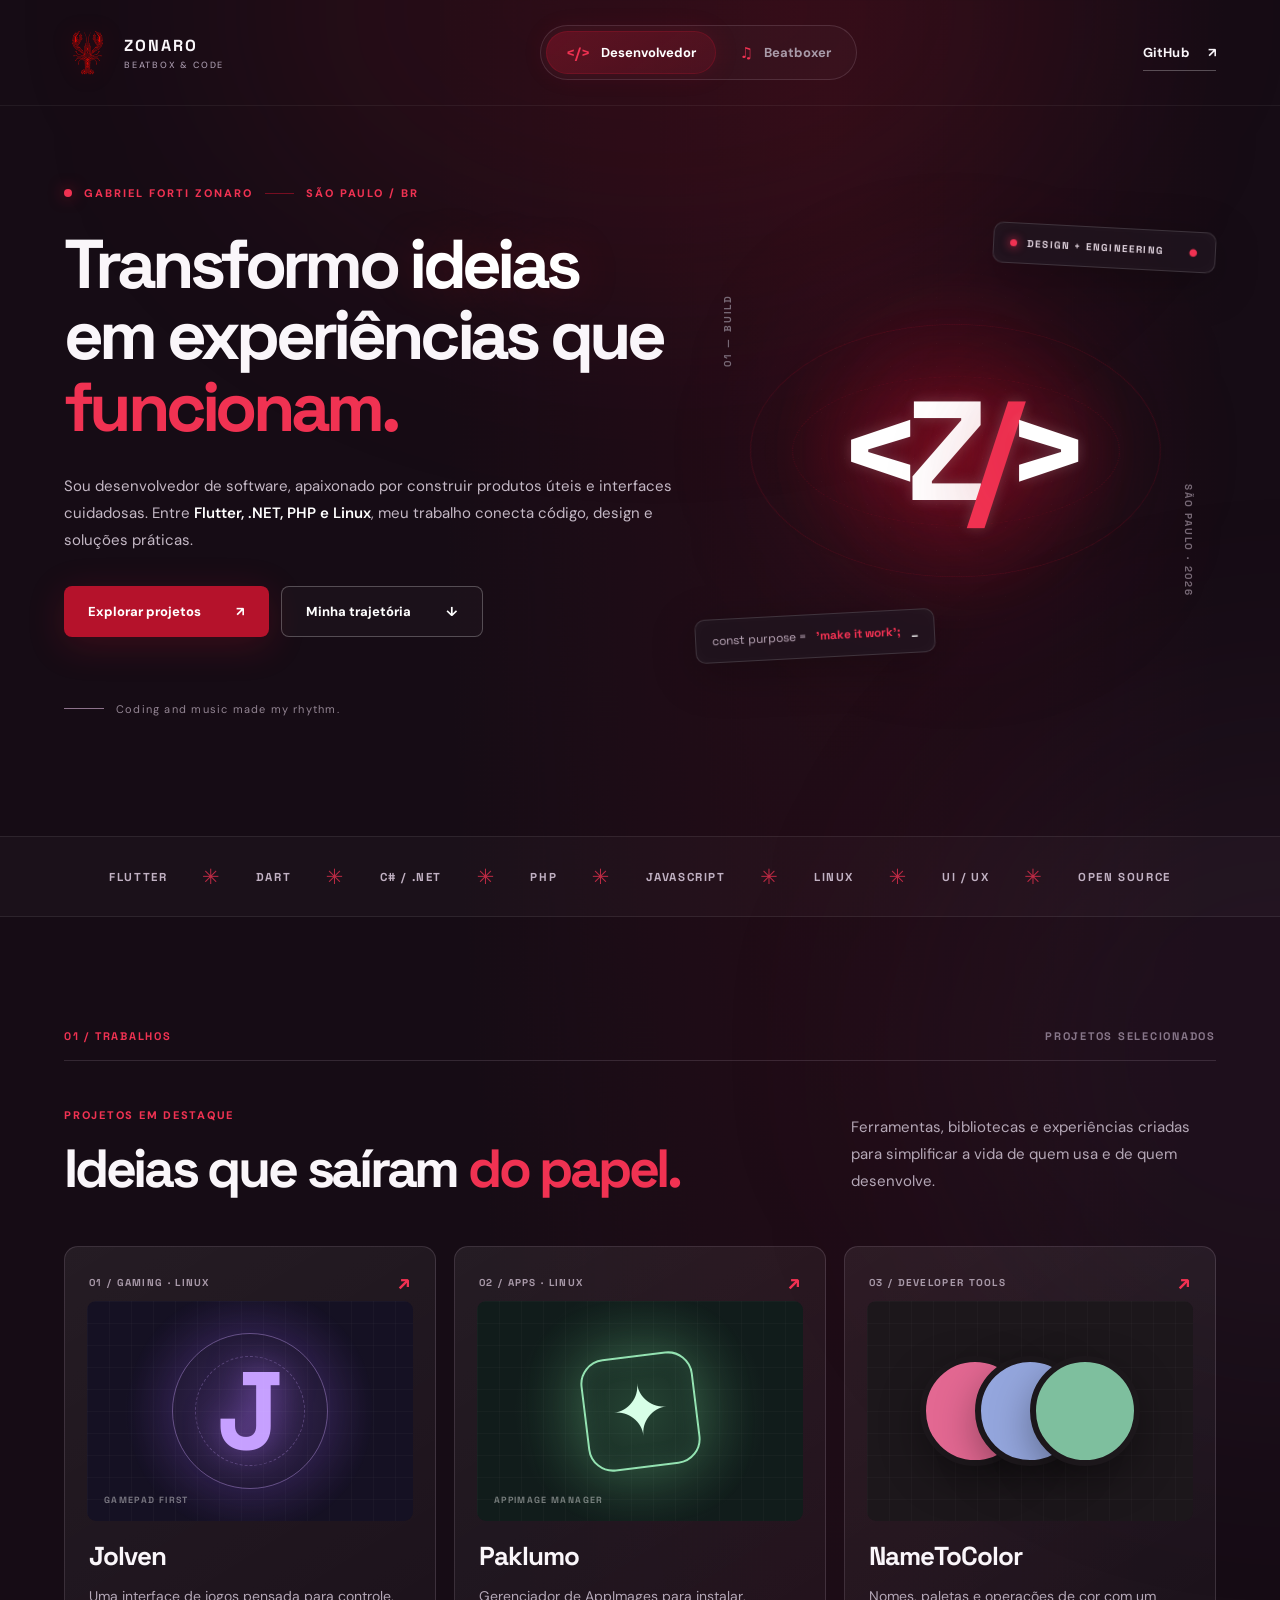
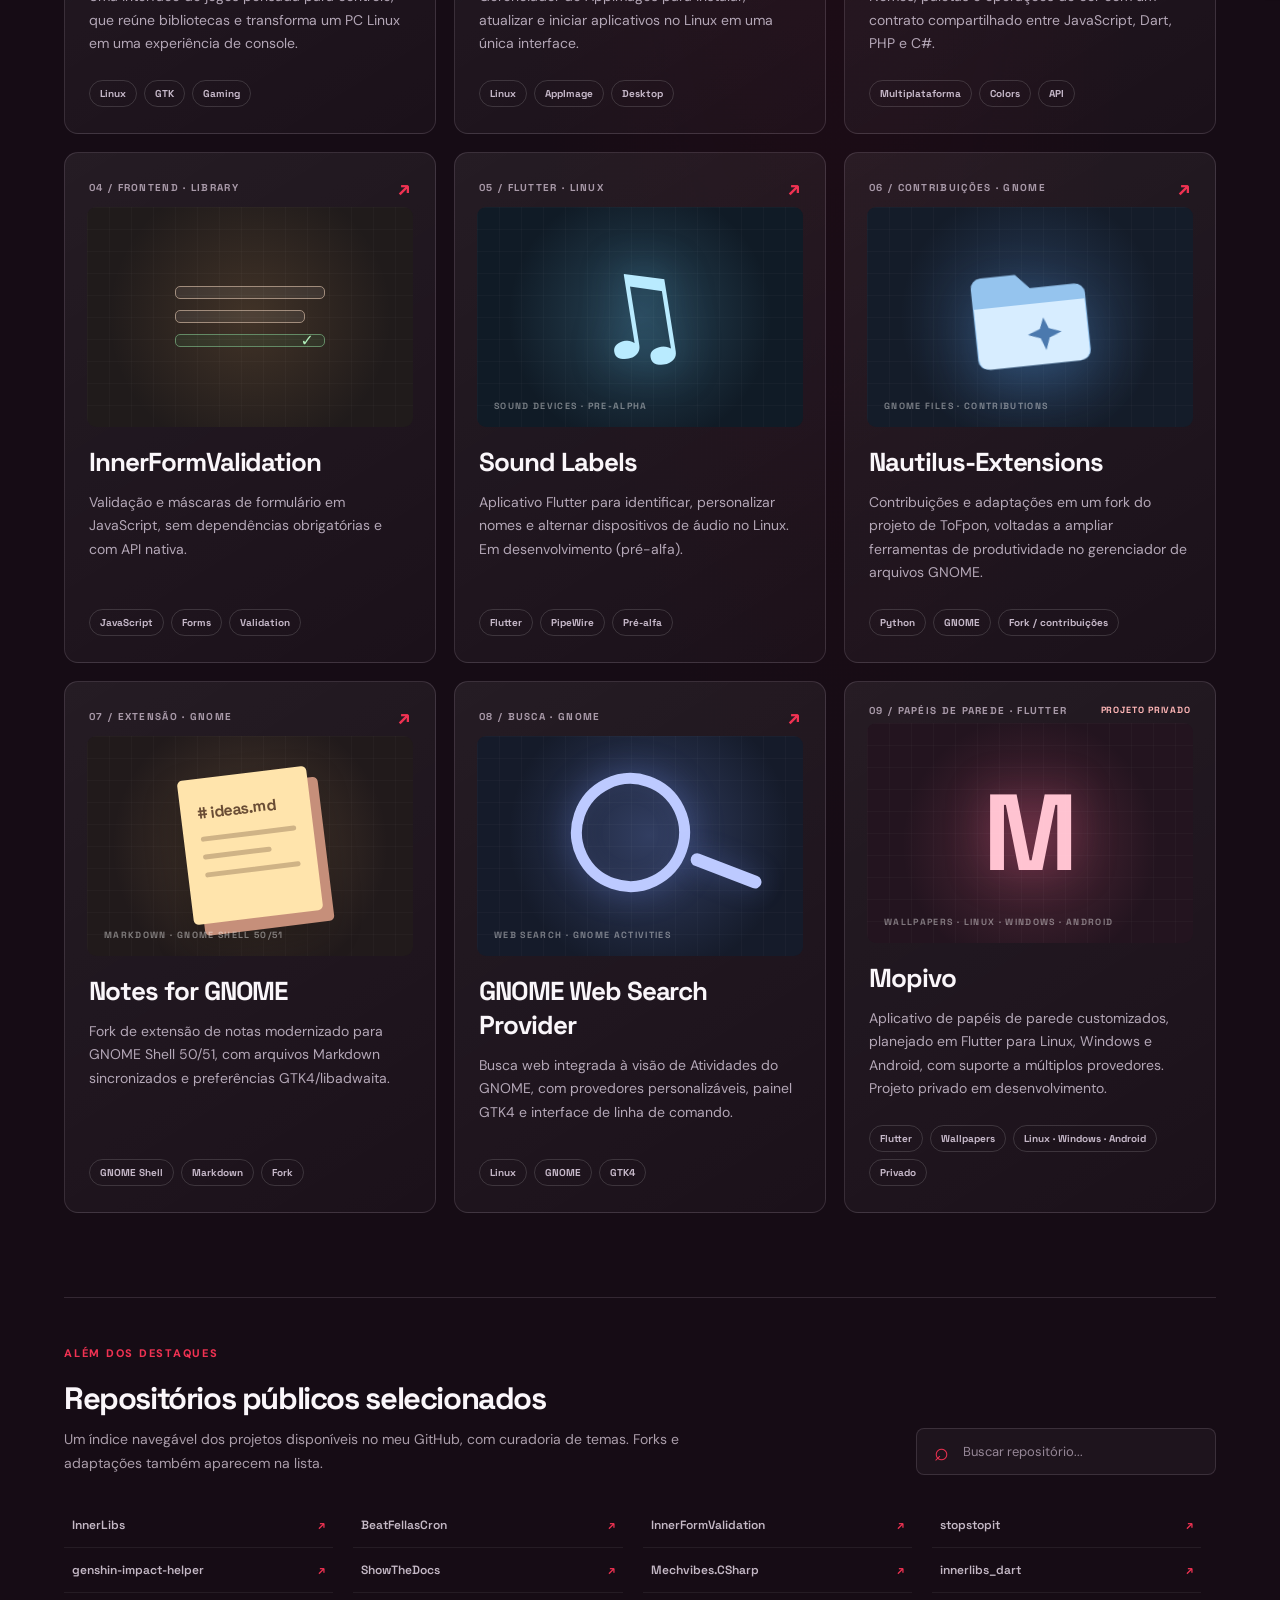
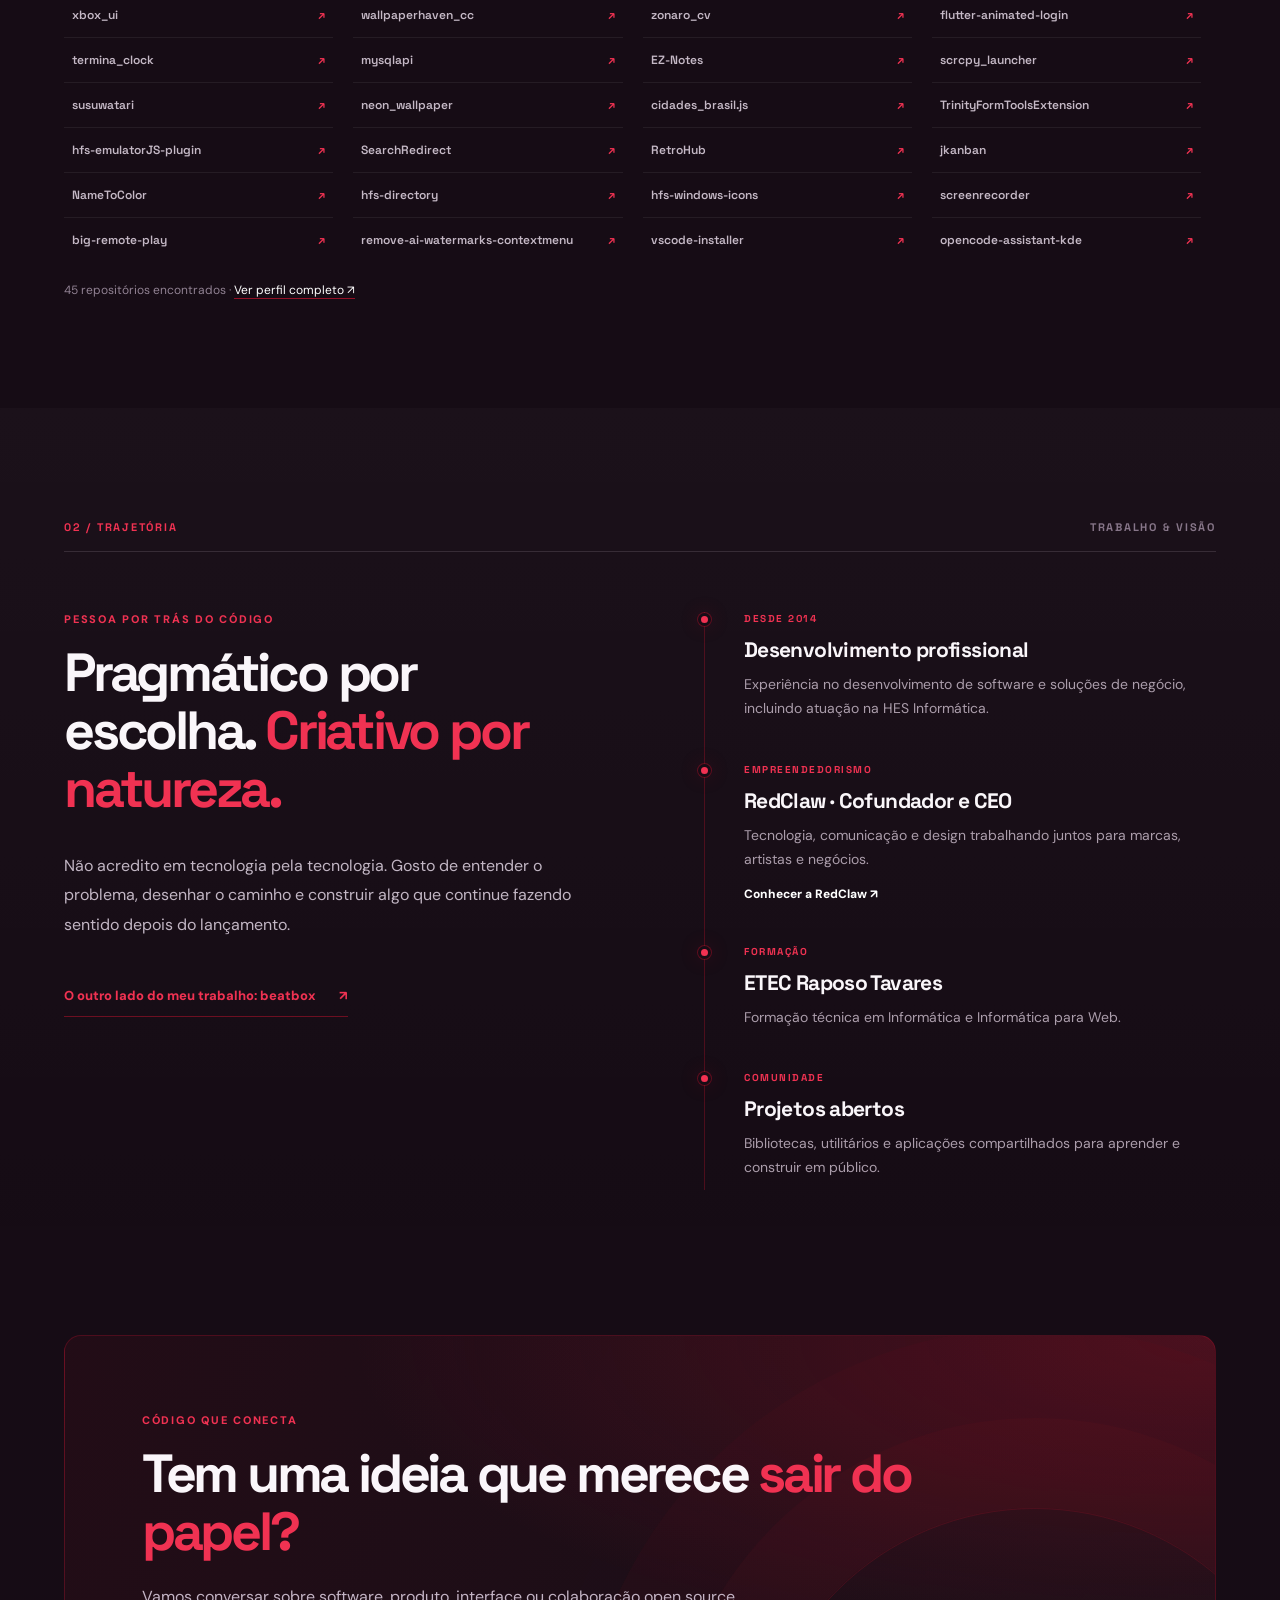
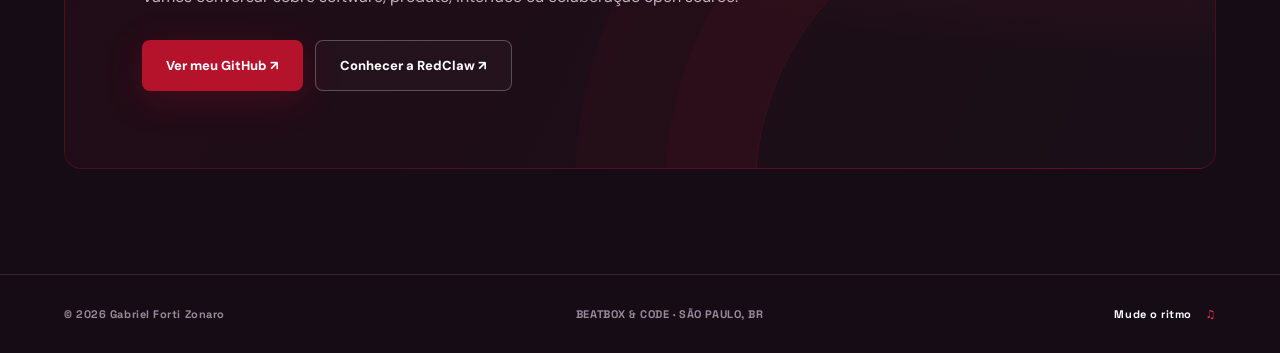
==== commit cd1077c3: "style(dev): use original RedClaw brand icon in navigation" ====
--- a/index.html
+++ b/index.html
@@ -44,7 +44,7 @@
   <div class="ambient ambient-a" aria-hidden="true"></div>
   <div class="ambient ambient-b" aria-hidden="true"></div>
   <header class="site-header">
-    <a class="brand" href="/" aria-label="Zonaro, página inicial"><span class="brand-mark">Z<span class="brand-dot">.</span></span><span class="brand-text">ZONARO<span class="brand-sub">BEATBOX & CODE</span></span></a>
+    <a class="brand" href="/" aria-label="Zonaro, página inicial"><img class="brand-logo" src="/assets/redclaw-logo.svg" alt="" width="47" height="47"><span class="brand-text">ZONARO<span class="brand-sub">BEATBOX & CODE</span></span></a>
     <nav class="persona-nav" aria-label="Escolha uma área do portfólio">
       <a class="persona-link active" href="/" aria-current="page"><span class="nav-icon" aria-hidden="true">&lt;/&gt;</span> Desenvolvedor</a>
       <a class="persona-link" href="/beatbox/"><span class="nav-icon" aria-hidden="true">♫</span> Beatboxer</a>
@@ -80,6 +80,7 @@
       <div class="section-topline"><span class="section-number">01 / TRABALHOS</span><span class="section-side">PROJETOS SELECIONADOS</span></div>
       <div class="section-heading-row"><div><p class="section-kicker">PROJETOS EM DESTAQUE</p><h2>Ideias que saíram <em>do papel.</em></h2></div><p>Ferramentas, bibliotecas e experiências criadas para simplificar a vida de quem usa e de quem desenvolve.</p></div>
       <div class="project-grid">
+        <!-- PORTFOLIO:SHOWCASE:START -->
         <a class="project-card" data-curation="secondary" href="https://github.com/zonaro/jolven" target="_blank" rel="noopener noreferrer">
           <div class="card-meta"><span>01 / GAMING · LINUX</span><span class="card-arrow">↗</span></div>
           <div class="card-art card-art-jolven" aria-hidden="true"><span class="art-ring"></span><span class="art-symbol">J</span><span class="art-small">GAMEPAD FIRST</span></div>
@@ -125,10 +126,12 @@
           <div class="card-art card-art-mopivo" aria-hidden="true"><span class="mopivo-letter">M</span><span class="art-small">WALLPAPERS · LINUX · WINDOWS · ANDROID</span></div>
           <div class="card-content"><h3>Mopivo</h3><p>Aplicativo de papéis de parede customizados, planejado em Flutter para Linux, Windows e Android, com suporte a múltiplos provedores. Projeto privado em desenvolvimento.</p><div class="chips"><span>Flutter</span><span>Wallpapers</span><span>Linux · Windows · Android</span><span>Privado</span></div></div>
         </article>
+        <!-- PORTFOLIO:SHOWCASE:END -->
       </div>
       <div class="catalog">
         <div class="catalog-heading"><div><p class="section-kicker">ALÉM DOS DESTAQUES</p><h3>Repositórios públicos selecionados</h3><p>Um índice navegável dos projetos disponíveis no meu GitHub, com curadoria de temas. Forks e adaptações também aparecem na lista.</p></div><label class="search-wrap"><span class="sr-only">Buscar repositório</span><span aria-hidden="true">⌕</span><input id="repo-search" type="search" placeholder="Buscar repositório..." autocomplete="off"></label></div>
         <ul class="repo-list" id="repo-list">
+          <!-- PORTFOLIO:CATALOG:START -->
           <li><a href="https://github.com/zonaro/InnerLibs">InnerLibs <span>↗</span></a></li>
           <li><a href="https://github.com/zonaro/BeatFellasCron">BeatFellasCron <span>↗</span></a></li>
           <li><a href="https://github.com/zonaro/InnerFormValidation">InnerFormValidation <span>↗</span></a></li>
@@ -174,6 +177,7 @@
           <li><a href="https://github.com/zonaro/DekUI-Fork">DekUI-Fork <span>↗</span></a></li>
           <li><a href="https://github.com/zonaro/opencode-claudinio">opencode-claudinio <span>↗</span></a></li>
           <li><a href="https://github.com/zonaro/opencode-codex-wait">opencode-codex-wait <span>↗</span></a></li>
+          <!-- PORTFOLIO:CATALOG:END -->
         </ul>
         <p class="catalog-count" aria-live="polite"><span id="repo-count">45</span> repositórios encontrados · <a href="https://github.com/zonaro?tab=repositories" target="_blank" rel="noopener noreferrer">Ver perfil completo ↗</a></p>
       </div>
@@ -196,4 +200,4 @@
   </main>
   <footer class="site-footer"><span>© <span data-year>2026</span> Gabriel Forti Zonaro</span><span>BEATBOX & CODE · SÃO PAULO, BR</span><a href="/beatbox/">Mude o ritmo <span aria-hidden="true">♫</span></a></footer>
 </body>
-</html>+</html>
--- a/assets/styles.css
+++ b/assets/styles.css
@@ -26,6 +26,7 @@
 .ambient-b{width:min(60vw,700px);height:700px;top:700px;right:-28%;background:rgba(111,55,97,.09)}
 .site-header{position:relative;z-index:20;display:flex;align-items:center;justify-content:space-between;gap:22px;max-width:1580px;margin:0 auto;padding:25px clamp(22px,5vw,80px);border-bottom:1px solid rgba(255,255,255,.06)}
 .brand{display:flex;align-items:center;gap:13px;min-width:190px}
+.brand-logo{display:block;width:47px;height:47px;object-fit:contain;filter:drop-shadow(0 0 11px rgba(225,6,0,.25))}
 .brand-mark{display:grid;place-items:center;width:47px;height:47px;border:1px solid rgba(var(--accent-rgb),.56);border-radius:14px;box-shadow:inset 0 0 20px rgba(var(--accent-rgb),.13),0 0 22px rgba(var(--accent-rgb),.12);color:#fff;font-family:var(--font-display);font-weight:700;font-size:26px;letter-spacing:-.08em}
 .brand-dot{color:var(--accent-bright)}
 .brand-text{display:flex;flex-direction:column;font-family:var(--font-display);font-size:16px;font-weight:700;letter-spacing:.12em}
@@ -98,6 +99,23 @@
 .project-card{display:flex;flex-direction:column;min-width:0;background:linear-gradient(148deg,rgba(255,255,255,.065),rgba(255,255,255,.025));border:1px solid var(--line);border-radius:14px;overflow:hidden;transition:transform .45s cubic-bezier(.2,.8,.2,1),border-color .45s,box-shadow .45s}
 .project-card:hover{transform:translateY(-8px);border-color:rgba(var(--accent-rgb),.54);box-shadow:0 20px 55px rgba(0,0,0,.2),0 0 32px rgba(var(--accent-rgb),.12)}
 .project-card-private:hover{transform:none;border-color:var(--line);box-shadow:none}
+.project-card-primary{grid-column:span 2;background:linear-gradient(142deg,rgba(var(--accent-rgb),.16),rgba(255,255,255,.035))}
+.card-art-generated{background:radial-gradient(circle at 50% 50%,rgba(var(--accent-rgb),.24),transparent 65%),#19111c}
+.card-cover{position:absolute;inset:0;width:100%;height:100%;object-fit:cover;z-index:1}
+.card-initial{font:800 108px var(--font-display);color:#e8c9df;text-shadow:0 0 40px rgba(var(--accent-rgb),.35);z-index:1}
+.project-detail{padding-top:110px;padding-bottom:120px;max-width:1060px}
+.project-detail h1{font-size:clamp(48px,7vw,100px);line-height:1.05;letter-spacing:-.06em}
+.project-detail-lead{font-size:clamp(18px,2vw,25px);line-height:1.7;max-width:850px;color:#b9acbb;margin:26px 0}
+.project-readme{overflow-wrap:anywhere;line-height:1.8;color:#d4cad5;border-top:1px solid var(--line);padding-top:42px;margin-top:58px}
+.project-readme h1,.project-readme h2,.project-readme h3{font-size:clamp(24px,3vw,37px);line-height:1.2;margin:1.6em 0 .65em;letter-spacing:-.035em}
+.project-readme p,.project-readme ul,.project-readme ol,.project-readme pre,.project-readme table{margin:0 0 24px}
+.project-readme a{color:var(--accent-bright);text-decoration:underline;text-underline-offset:3px}
+.project-readme img{max-width:100%;height:auto;border-radius:9px}
+.project-readme pre{overflow-x:auto;padding:20px;border:1px solid var(--line);border-radius:10px;background:#120e14}
+.project-readme :not(pre)>code{background:rgba(255,255,255,.09);padding:.14em .35em;border-radius:4px}
+.project-readme table{display:block;overflow-x:auto;border-collapse:collapse;max-width:100%}
+.project-readme td,.project-readme th{border:1px solid var(--line);padding:8px 14px}
+.catalog-empty{color:#a99aaa;padding:18px}
 .private-label{font-size:9px;color:#ffb7b7;letter-spacing:.1em;white-space:nowrap}
 .card-meta{display:flex;align-items:center;justify-content:space-between;gap:20px;padding:22px 24px 0;color:#a99aa9;font:700 10px var(--font-display);letter-spacing:.13em}
 .card-arrow{font-size:20px;color:var(--accent-bright);transition:transform .3s}
@@ -238,6 +256,7 @@
   h1{font-size:clamp(52px,6.3vw,82px)}
   .hero-visual{min-height:470px}
   .project-grid{grid-template-columns:repeat(2,minmax(0,1fr))}
+  .project-card-primary{grid-column:span 2}
   .repo-list{grid-template-columns:repeat(3,minmax(0,1fr))}
   .ticker-track{justify-content:flex-start}
 }
@@ -266,6 +285,7 @@
 @media(max-width:540px){
   .site-header{gap:17px}
   .brand-mark{width:40px;height:40px;font-size:22px}
+  .brand-logo{width:40px;height:40px}
   .brand-text{font-size:13px}
   .brand-sub{font-size:8px}
   .header-cta{font-size:12px}
@@ -292,6 +312,7 @@
   .section-heading-row{margin:37px 0 30px}
   h2{font-size:clamp(39px,10vw,55px)}
   .project-grid{grid-template-columns:1fr}
+  .project-card-primary{grid-column:auto}
   .card-art{height:205px}
   .catalog{margin-top:60px}
   .repo-list{grid-template-columns:1fr;max-height:305px}
@@ -305,4 +326,4 @@
 @media(prefers-reduced-motion:reduce){
   :root{scroll-behavior:auto}
   *,*::before,*::after{animation:none!important;transition:none!important}
-}+}
